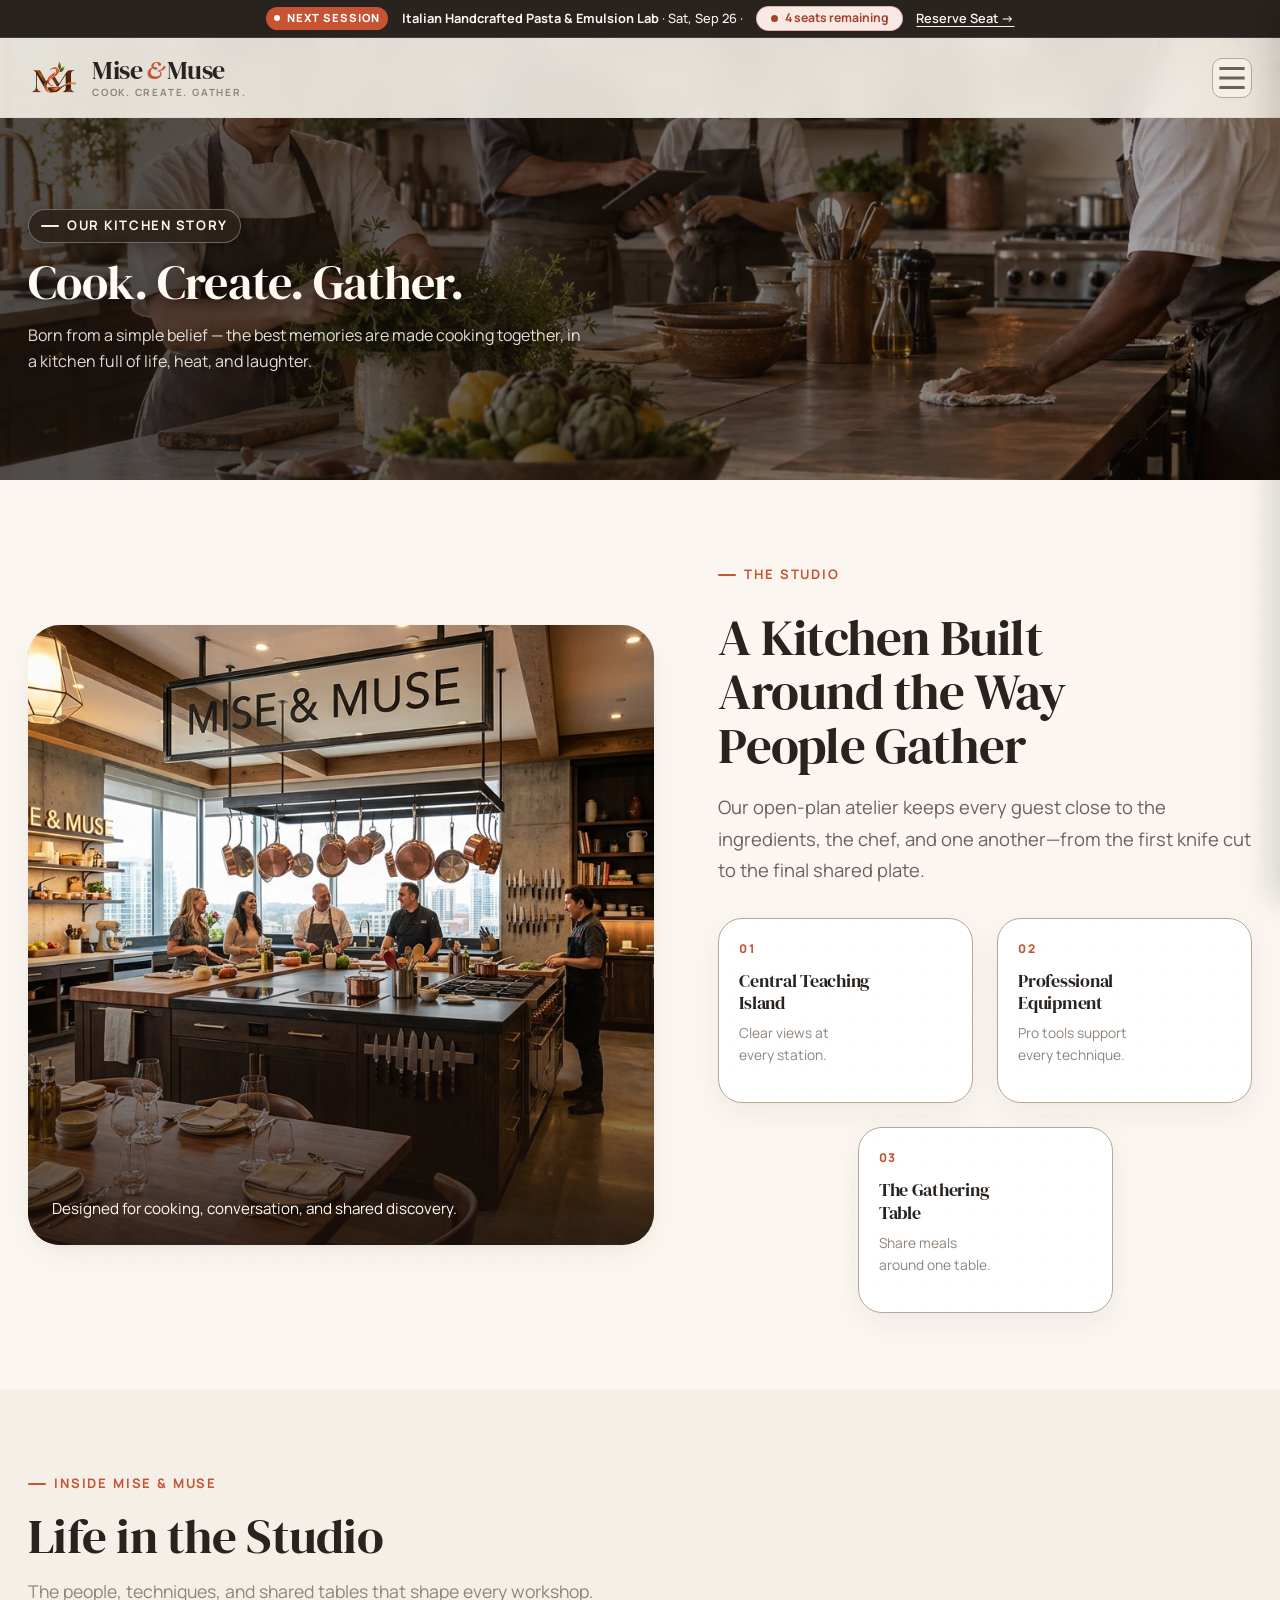
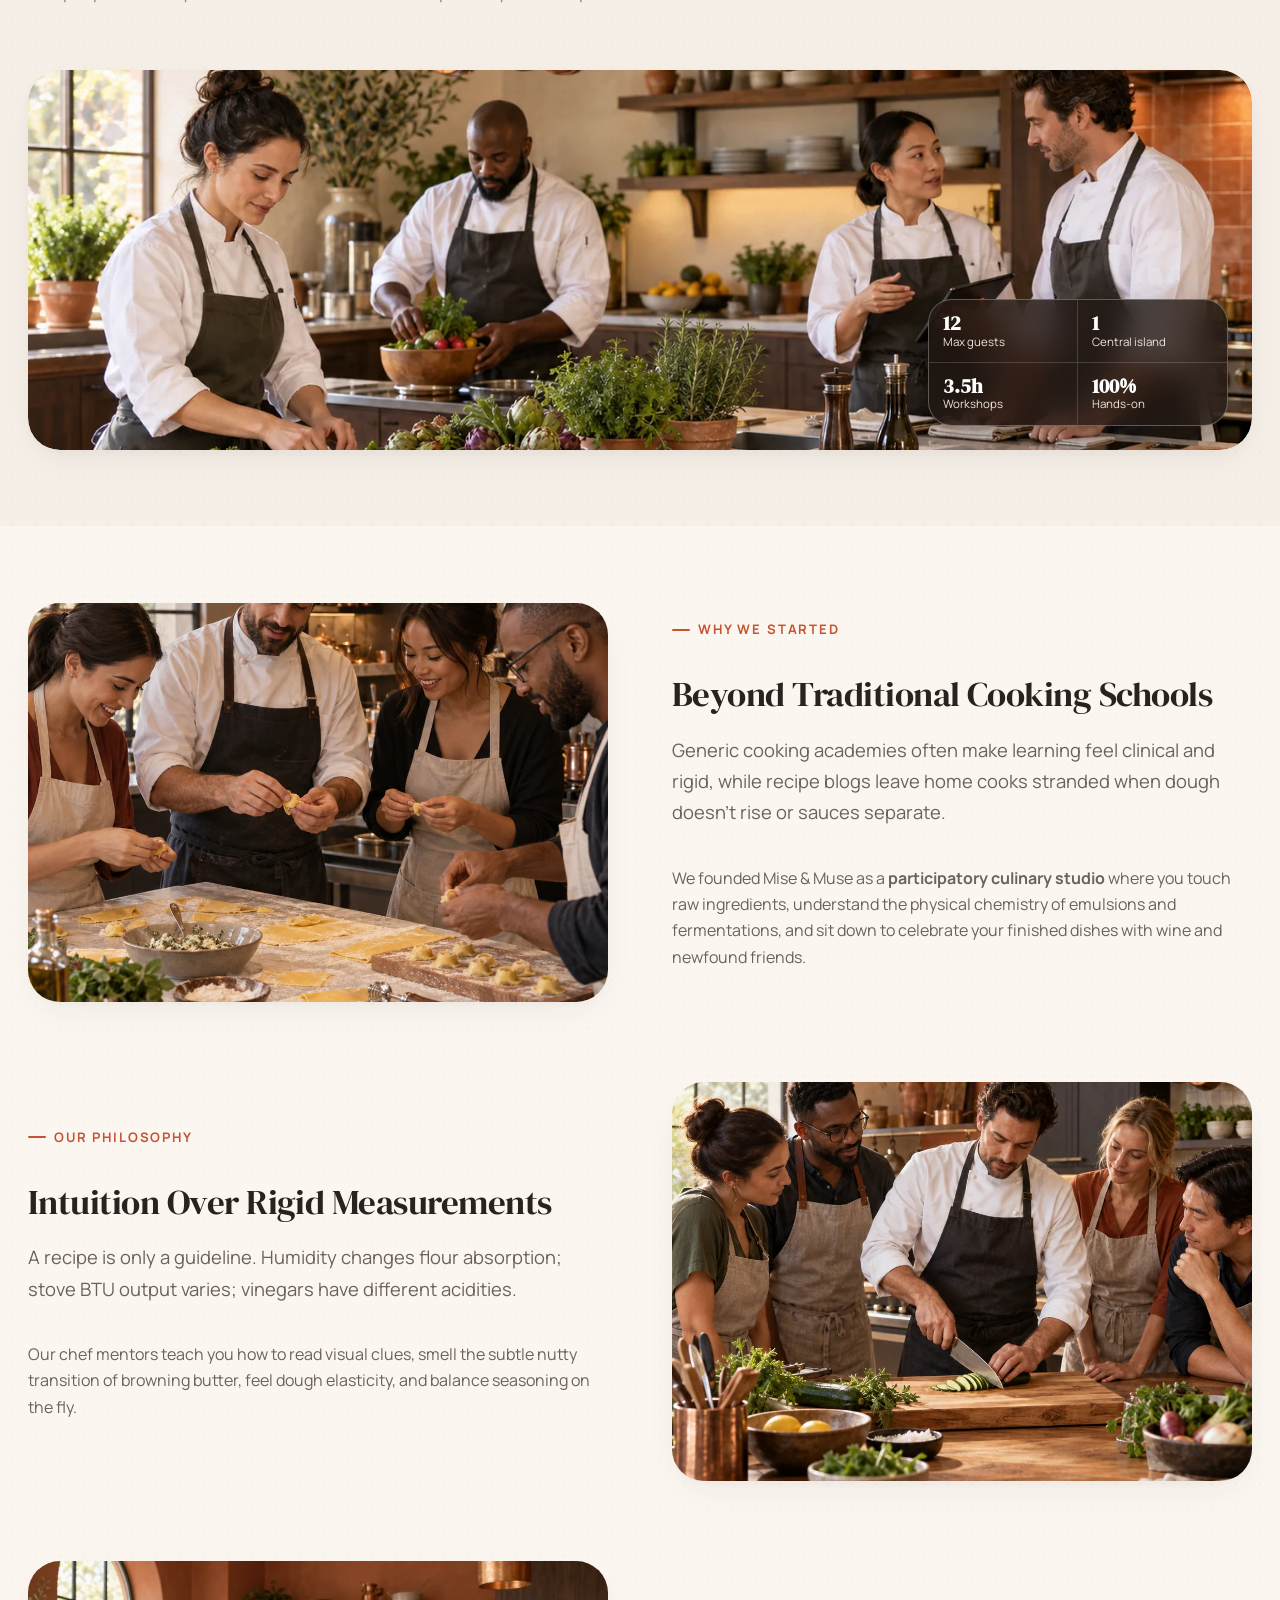
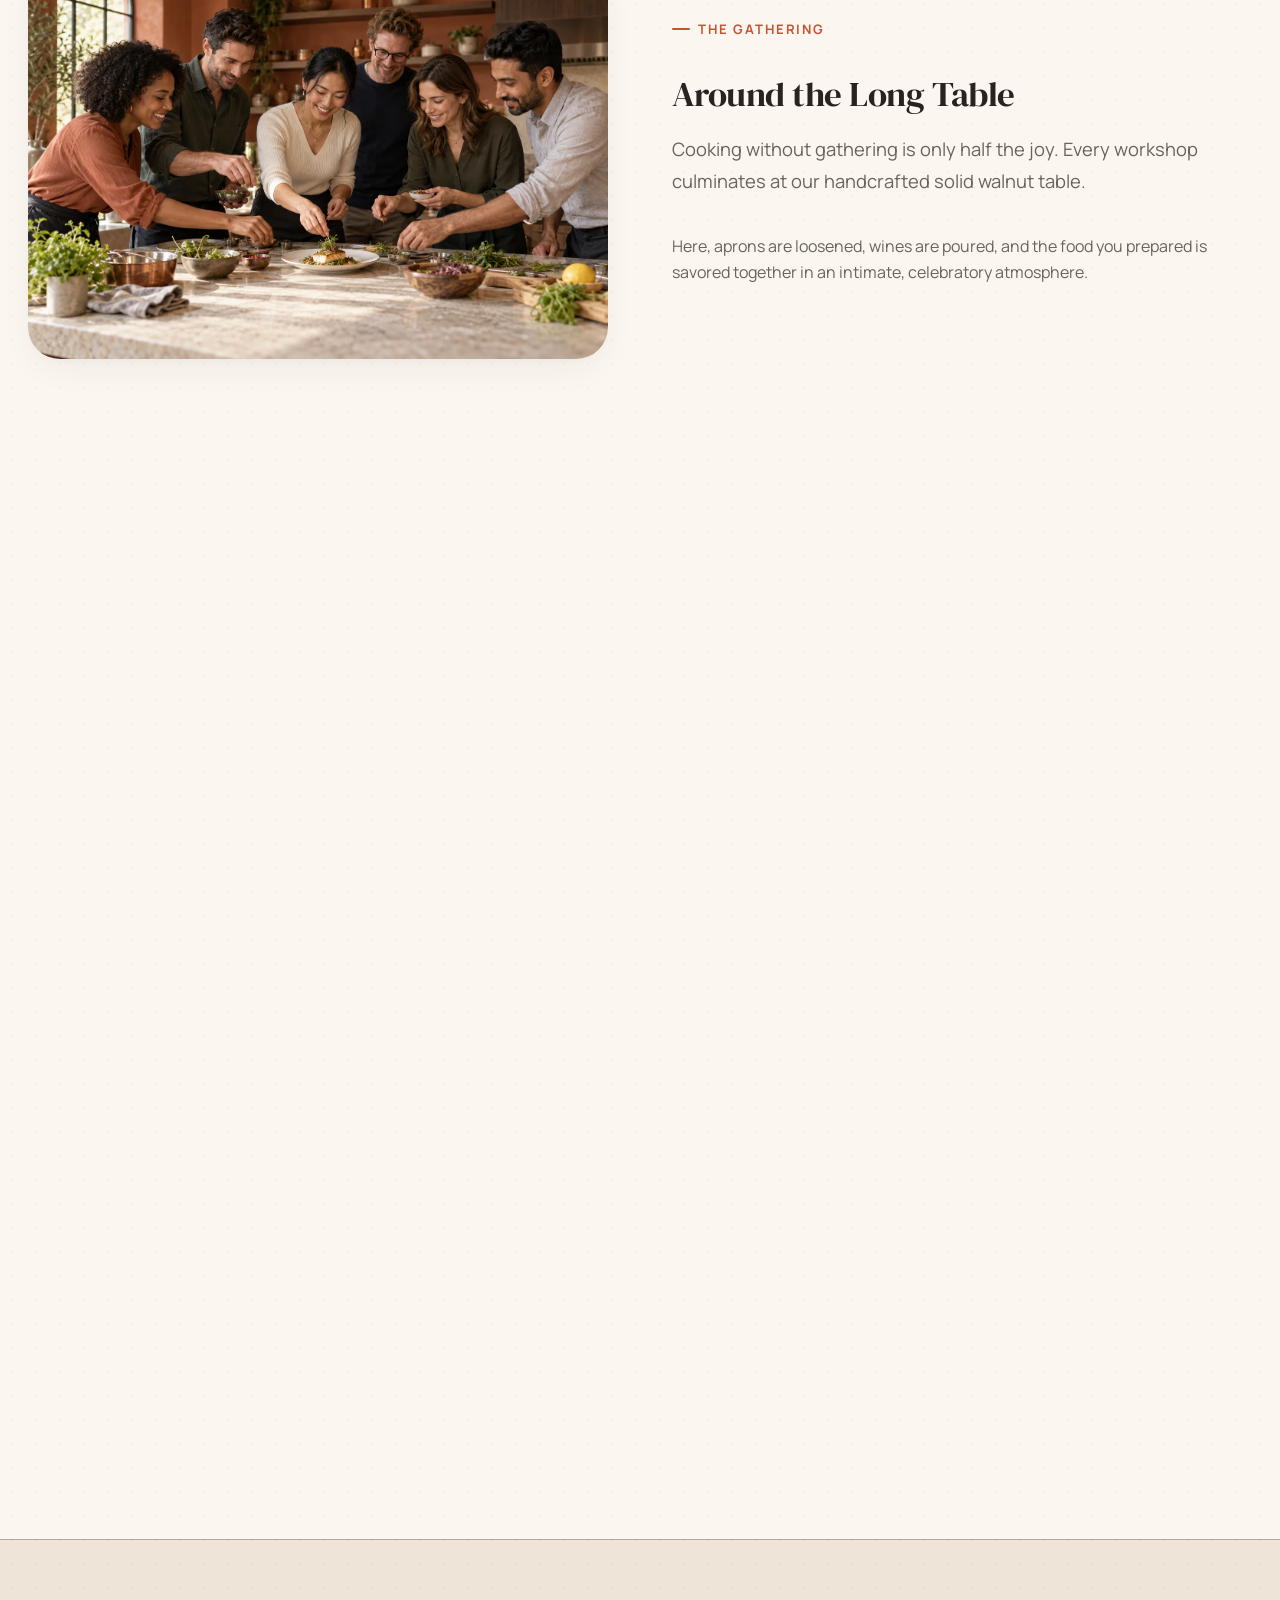
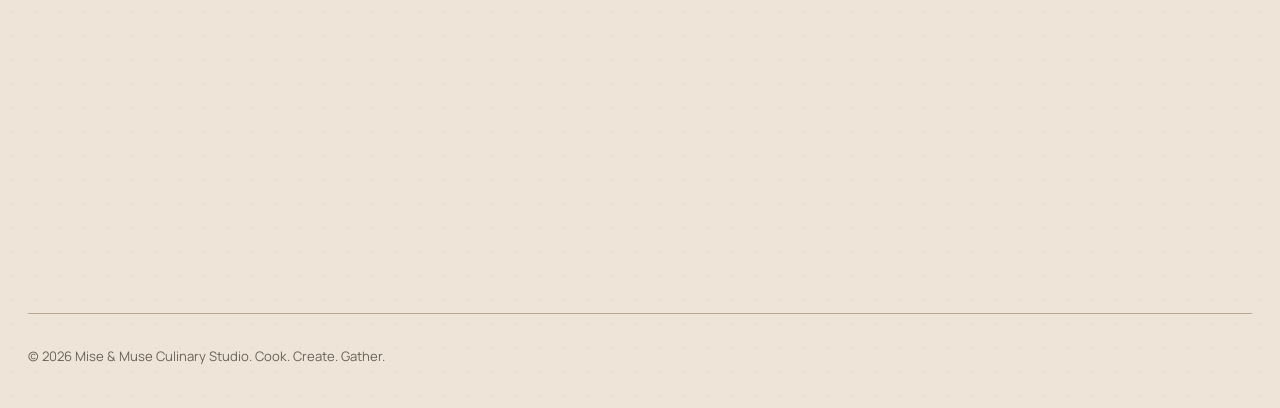
==== about.html @ dfb67cdf "intial changes committed" ====
<!DOCTYPE html>
<html lang="en" dir="ltr" data-theme="light">
<head>
  <meta charset="UTF-8">
  <meta name="viewport" content="width=device-width, initial-scale=1.0">
  <title>About Our Kitchen & Philosophy | Mise & Muse Culinary Studio</title>
  <!-- Favicon / Browser Icon -->
  <link rel="icon" type="image/png" href="assets/logo.png">
  <link rel="apple-touch-icon" href="assets/logo.png">

  <link rel="stylesheet" href="css/main.css">
  <link rel="stylesheet" href="css/header.css">
  <link rel="stylesheet" href="css/buttons.css">
  <link rel="stylesheet" href="css/editorial.css?v=9">
  <link rel="stylesheet" href="css/footer.css">
  <link rel="stylesheet" href="css/dark-theme.css">
  <link rel="stylesheet" href="css/rtl.css">
  <link rel="stylesheet" href="css/responsive.css">
</head>
<body class="texture-grain">

  <!-- Live Top Strip -->
  <div class="live-cooking-strip" id="liveCookingStrip">
    <div class="live-strip-content">
      <span class="live-indicator"><span class="live-pulse"></span> Next Session</span>
      <span>Italian Pasta Lab · Saturday · 4 seats remaining</span>
      <a href="classes.html" class="live-strip-link">Reserve Seat →</a>
    </div>
  </div>

  <!-- Sticky Header -->
  <header class="site-header">
    <div class="container header-container">
      <a href="index.html" class="brand-logo" aria-label="Mise & Muse — Cook. Create. Gather. — Home">
        <img src="assets/logo.png" alt="Mise & Muse" class="brand-logo-img">
        <span class="brand-text">
          <span class="brand-name">Mise <span class="brand-amp">&amp;</span> Muse</span>
          <span class="brand-tagline">Cook. Create. Gather.</span>
        </span>
      </a>

      <nav class="main-nav">
        <a href="index.html" class="nav-link">Home 1</a>
        <a href="home-journey.html" class="nav-link">Home 2</a>
        <a href="about.html" class="nav-link active">About</a>
        <a href="classes.html" class="nav-link">Classes</a>
        <a href="schedule.html" class="nav-link">Schedule</a>
        <a href="gift-experiences.html" class="nav-link">Gift Experiences</a>
        <a href="corporate-events.html" class="nav-link">Corporate</a>
        <a href="contact.html" class="nav-link">Contact</a>
      </nav>

      <div class="header-actions">
        <a href="dashboard.html" class="btn btn-primary btn-sm">Dashboard</a>
        <a href="login.html" class="btn btn-outline btn-xs" style="display:none; @media(min-width:768px){display:inline-flex;}">Student Login</a>
        
        <button class="control-btn theme-toggle-btn" aria-label="Toggle Theme"><svg viewBox="0 0 24 24" fill="none" stroke="currentColor" stroke-width="2"><path d="M21 12.79A9 9 0 1 1 11.21 3 7 7 0 0 0 21 12.79z"></path></svg></button>
        <button class="control-btn rtl-toggle-btn" aria-label="Toggle RTL"><svg viewBox="0 0 24 24" fill="none" stroke="currentColor" stroke-width="2"><polyline points="16 3 21 3 21 8"></polyline><line x1="4" y1="20" x2="21" y2="3"></line><polyline points="21 16 21 21 16 21"></polyline><line x1="15" y1="15" x2="21" y2="21"></line><line x1="4" y1="4" x2="9" y2="9"></line></svg></button>
        <button class="mobile-toggle"><span></span><span></span><span></span></button>
      </div>
    </div>
  </header>

  <!-- Mobile Drawer -->
  <div class="drawer-backdrop"></div>
  <div class="mobile-drawer">
    <div>
      <div class="drawer-header">
        <a href="index.html" class="brand-logo" aria-label="Mise & Muse — Cook. Create. Gather. — Home">
          <img src="assets/logo.png" alt="Mise & Muse" class="brand-logo-img">
          <span class="brand-text">
            <span class="brand-name">Mise <span class="brand-amp">&amp;</span> Muse</span>
            <span class="brand-tagline">Cook. Create. Gather.</span>
          </span>
        </a>
      </div>
      <nav class="drawer-nav">
        <a href="index.html" class="nav-link">Home 1</a>
        <a href="home-journey.html" class="nav-link">Home 2</a>
        <a href="about.html" class="nav-link active">About Our Kitchen</a>
        <a href="classes.html" class="nav-link">Classes</a>
        <a href="schedule.html" class="nav-link">Schedule</a>
        <a href="gift-experiences.html" class="nav-link">Gift Experiences</a>
        <a href="corporate-events.html" class="nav-link">Corporate Events</a>
        <a href="contact.html" class="nav-link">Contact</a>
        <a href="dashboard.html" class="nav-link" style="color:var(--primary); font-weight:700;">My Kitchen Portal</a>
      </nav>
    </div>
  </div>

  <main>
    <!-- ABOUT HERO -->
    <section class="section-hero section bg-surface banner-hero banner-hero-page" style="--banner-image: url('../assets/banners/about-hero.webp');">
      <div class="container">
        <div class="banner-hero-copy">
          <span class="section-eyebrow">Our Kitchen Story</span>
          <h1>Cook. Create. Gather.</h1>
          <p class="lead">
            Born from a simple belief — the best memories are made cooking together, in a kitchen full of life, heat, and laughter.
          </p>
        </div>
      </div>
    </section>

    <!-- 01: THE STUDIO ARCHITECTURE -->
    <section class="section section-studio-architecture" aria-labelledby="studioArchitectureTitle">
      <div class="container">
        <div class="studio-architecture-grid">
          <figure class="studio-architecture-media">
            <img src="assets/studio-architecture.jpg" alt="Mise and Muse culinary studio architecture with teaching island and gathering spaces" loading="lazy">
            <figcaption>Designed for cooking, conversation, and shared discovery.</figcaption>
          </figure>

          <div class="studio-architecture-copy">
            <span class="section-eyebrow">The Studio</span>
            <h2 id="studioArchitectureTitle">A Kitchen Built Around the Way People Gather</h2>
            <p class="lead">Our open-plan atelier keeps every guest close to the ingredients, the chef, and one another—from the first knife cut to the final shared plate.</p>

            <div class="studio-detail-grid">
              <article class="studio-detail-card">
                <span class="studio-detail-number">01</span>
                <h3><span>Central Teaching</span><span>Island</span></h3>
                <p><span>Clear views at</span><span>every station.</span></p>
              </article>
              <article class="studio-detail-card">
                <span class="studio-detail-number">02</span>
                <h3><span>Professional</span><span>Equipment</span></h3>
                <p><span>Pro tools support</span><span>every technique.</span></p>
              </article>
              <article class="studio-detail-card">
                <span class="studio-detail-number">03</span>
                <h3><span>The Gathering</span><span>Table</span></h3>
                <p><span>Share meals</span><span>around one table.</span></p>
              </article>
            </div>
          </div>
        </div>
      </div>
    </section>

    <!-- 02: INSIDE MISE & MUSE (SECOND GRID) -->
    <section class="section about-studio-gallery" aria-labelledby="studioGalleryTitle">
      <div class="container">
        <div class="section-header">
          <span class="section-eyebrow">Inside Mise &amp; Muse</span>
          <h2 id="studioGalleryTitle">Life in the Studio</h2>
          <p class="section-subtitle">The people, techniques, and shared tables that shape every workshop.</p>
        </div>
        <div class="about-reclaimed-gallery">
          <figure class="about-gallery-item about-gallery-feature">
            <img src="assets/banners/about-hero-grid.webp" alt="The chef team preparing the teaching kitchen">
            <figcaption class="studio-image-float" aria-label="Studio experience highlights">
              <span><strong>12</strong><small>Max guests</small></span>
              <span><strong>1</strong><small>Central island</small></span>
              <span><strong>3.5h</strong><small>Workshops</small></span>
              <span><strong>100%</strong><small>Hands-on</small></span>
            </figcaption>
          </figure>
        </div>
      </div>
    </section>

    <!-- 10 DOCUMENTARY SECTIONS -->
    <section class="section">
      <div class="container">
        <!-- 01 & 02: WHY WE STARTED -->
        <div class="signature-experience-item">
          <div class="sig-media">
            <img src="assets/banners/home-hero-grid.webp" alt="Students shaping handmade pasta around the central island" class="sig-img" loading="lazy">
          </div>
          <div class="sig-content">
            <span class="section-eyebrow">Why We Started</span>
            <h2 style="font-size:2.2rem;">Beyond Traditional Cooking Schools</h2>
            <p class="lead">
              Generic cooking academies often make learning feel clinical and rigid, while recipe blogs leave home cooks stranded when dough doesn't rise or sauces separate.
            </p>
            <p>
              We founded Mise & Muse as a <strong>participatory culinary studio</strong> where you touch raw ingredients, understand the physical chemistry of emulsions and fermentations, and sit down to celebrate your finished dishes with wine and newfound friends.
            </p>
          </div>
        </div>

        <!-- 03 & 04: TEACHING PHILOSOPHY -->
        <div class="signature-experience-item">
          <div class="sig-media">
            <img src="assets/banners/journey-hero-grid.webp" alt="A chef demonstrating precise knife skills" class="sig-img" loading="lazy">
          </div>
          <div class="sig-content">
            <span class="section-eyebrow">Our Philosophy</span>
            <h2 style="font-size:2.2rem;">Intuition Over Rigid Measurements</h2>
            <p class="lead">
              A recipe is only a guideline. Humidity changes flour absorption; stove BTU output varies; vinegars have different acidities.
            </p>
            <p>
              Our chef mentors teach you how to read visual clues, smell the subtle nutty transition of browning butter, feel dough elasticity, and balance seasoning on the fly.
            </p>
          </div>
        </div>

        <!-- 05 & 06: INGREDIENTS & THE SHARED TABLE -->
        <div class="signature-experience-item">
          <div class="sig-media">
            <img src="assets/banners/corporate-hero-grid.webp" alt="Colleagues cooking together during a team workshop" class="sig-img" loading="lazy">
          </div>
          <div class="sig-content">
            <span class="section-eyebrow">The Gathering</span>
            <h2 style="font-size:2.2rem;">Around the Long Table</h2>
            <p class="lead">
              Cooking without gathering is only half the joy. Every workshop culminates at our handcrafted solid walnut table.
            </p>
            <p>
              Here, aprons are loosened, wines are poured, and the food you prepared is savored together in an intimate, celebratory atmosphere.
            </p>
          </div>
        </div>

        <!-- 07 & 08: STUDIO HOSPITALITY -->
        <div class="signature-experience-item">
          <div class="sig-media">
            <img src="assets/banners/contact-hero-grid.webp" alt="Guests receiving a warm welcome at the studio" class="sig-img" loading="lazy">
          </div>
          <div class="sig-content">
            <span class="section-eyebrow">A Warm Welcome</span>
            <h2 style="font-size:2.2rem;">Arrive as a Guest. Leave as Part of the Table.</h2>
            <p class="lead">Every experience begins with a personal welcome, a prepared workstation, and space to settle into the rhythm of the kitchen.</p>
            <p>Our hosts guide every detail—from dietary preferences to introductions—so first-time cooks and seasoned guests feel equally at home.</p>
          </div>
        </div>
      </div>
    </section>

    <!-- FINAL CTA -->
    <section class="container">
      <div class="cta-banner-full" role="img" aria-label="Chefs and guests gathering in the culinary studio at night" style="background-image: url('assets/banners/about-cta.webp'); --banner-image: url('assets/banners/about-cta.webp');">
        <div class="cta-overlay"></div>
        <div class="cta-content">
          <span class="section-eyebrow" style="color:var(--primary-light);">Join Our Community</span>
          <h2>Experience the Kitchen Firsthand.</h2>
          <p>Book your first culinary atelier and become part of the Mise & Muse family.</p>
          <a href="classes.html" class="btn btn-primary btn-lg">Browse Upcoming Workshops →</a>
        </div>
      </div>
    </section>
  </main>

  <footer class="site-footer">
    <div class="container">
      <div class="footer-grid">
        <div class="footer-brand-col">
          <a href="index.html" class="footer-brand-name brand-logo" aria-label="Mise & Muse — Cook. Create. Gather. — Home">
            <img src="assets/logo.png" alt="Mise & Muse" class="brand-logo-img">
            <span class="brand-text">
              <span class="brand-name">Mise <span class="brand-amp">&amp;</span> Muse</span>
              <span class="brand-tagline">Cook. Create. Gather.</span>
            </span>
          </a>
          <p class="footer-desc">Contemporary culinary studio dedicated to technique-driven workshops and communal dining.</p>
        </div>
        <div>
          <h4 class="footer-nav-title">Navigation</h4>
          <ul class="footer-nav-list">
            <li><a href="index.html">Home 1</a></li>
            <li><a href="classes.html">All Classes</a></li>
            <li><a href="schedule.html">Live Calendar</a></li>
          </ul>
        </div>
        <div>
          <h4 class="footer-nav-title">Studio</h4>
          <ul class="footer-nav-list">
            <li><a href="about.html">About Us</a></li>
            <li><a href="corporate-events.html">Corporate Events</a></li>
            <li><a href="gift-experiences.html">Gift Experiences</a></li>
          </ul>
        </div>
        <div>
          <h4 class="footer-nav-title">Portal</h4>
          <ul class="footer-nav-list">
            <li><a href="login.html">Login</a></li>
          </ul>
        </div>
      </div>
      <div class="footer-bottom">
        <div>&copy; 2026 Mise & Muse Culinary Studio. Cook. Create. Gather.</div>
      </div>
    </div>
  </footer>

  <script src="js/state.js"></script>
  <script src="js/navigation.js"></script>
  <script src="js/main.js"></script>
</body>
</html>
---- css/main.css ----
/* ==========================================================================
   MISE & MUSE - CORE DESIGN SYSTEM & FOUNDATIONS (2026 Editorial)
   ========================================================================== */

@import url('https://fonts.googleapis.com/css2?family=DM+Serif+Display:ital@0;1&family=Manrope:wght@300;400;500;600;700;800&display=swap');

:root {
  /* Brand Color Tokens */
  --primary: #C65332;
  --primary-hover: #A84025;
  --primary-light: #F7EAE6;
  --primary-glow: rgba(198, 83, 50, 0.18);
  
  --espresso: #29231F;
  --warm-cream: #FBF7F0;
  --oat: #EEE5D8;
  --soft-surface: #F5EFE7;
  --body-text: #6B625B;
  --body-muted: #8E847C;
  --border: #B8A793;
  --border-subtle: #D5C9BA;
  --border-strong: #968470;
  --white: #FFFFFF;

  /* Semantic UI Tokens */
  --bg-main: var(--warm-cream);
  --bg-surface: var(--soft-surface);
  --bg-card: #FFFFFF;
  --bg-subtle: var(--oat);
  --text-main: var(--espresso);
  --text-body: var(--body-text);
  --border-color: var(--border);
  --card-shadow: 0 12px 36px -8px rgba(41, 35, 31, 0.07), 0 4px 12px -2px rgba(41, 35, 31, 0.03);
  --card-hover-shadow: 0 24px 48px -12px rgba(41, 35, 31, 0.12), 0 8px 16px -4px rgba(198, 83, 50, 0.08);

  /* Unified brand status tokens: every badge stays within the theme palette. */
  --status-avail-bg: var(--primary-light);
  --status-avail-text: var(--primary-hover);
  --status-few-bg: var(--primary-light);
  --status-few-text: var(--primary-hover);
  --status-full-bg: var(--primary-light);
  --status-full-text: var(--primary-hover);

  /* Typography Tokens */
  --font-serif: 'DM Serif Display', Georgia, serif;
  --font-sans: 'Manrope', -apple-system, BlinkMacSystemFont, 'Segoe UI', Roboto, sans-serif;

  /* Radius */
  --radius-xs: 6px;
  --radius-sm: 10px;
  --radius-md: 16px;
  --radius-lg: 24px;
  --radius-xl: 32px;
  --radius-pill: 9999px;

  /* Transitions */
  --transition-fast: 0.2s cubic-bezier(0.16, 1, 0.3, 1);
  --transition-normal: 0.35s cubic-bezier(0.16, 1, 0.3, 1);
  --transition-slow: 0.6s cubic-bezier(0.16, 1, 0.3, 1);

  /* Header & Navigation Heights */
  --header-height: 80px;
  --live-strip-height: 38px;
}

/* ==========================================================================
   RESET & BASE STYLES
   ========================================================================== */
*, *::before, *::after {
  box-sizing: border-box;
  margin: 0;
  padding: 0;
}

html {
  font-size: 16px;
  scroll-behavior: smooth;
  -webkit-font-smoothing: antialiased;
  -moz-osx-font-smoothing: grayscale;
}

body {
  font-family: var(--font-sans);
  background-color: var(--bg-main);
  color: var(--text-body);
  line-height: 1.65;
  font-weight: 400;
  overflow-x: hidden;
  transition: background-color var(--transition-normal), color var(--transition-normal);
}

h1, h2, h3, h4, h5, h6 {
  font-family: var(--font-serif);
  color: var(--text-main);
  line-height: 1.15;
  font-weight: 400;
  letter-spacing: -0.015em;
}

h1 {
  font-size: clamp(2.5rem, 5.5vw, 4.5rem);
}

h2 {
  font-size: clamp(2rem, 3.8vw, 3.2rem);
}

h3 {
  font-size: clamp(1.4rem, 2.4vw, 2rem);
}

h4 {
  font-size: 1.35rem;
}

p {
  margin-bottom: 1rem;
}

p.lead {
  font-size: 1.15rem;
  line-height: 1.7;
  color: var(--text-body);
}

a {
  color: inherit;
  text-decoration: none;
  transition: color var(--transition-fast);
}

img {
  max-width: 100%;
  height: auto;
  display: block;
}

ul, ol {
  list-style: none;
}

button, input, select, textarea {
  font-family: inherit;
  font-size: inherit;
  color: inherit;
}

button {
  cursor: pointer;
  border: none;
  background: none;
}

.ui-icon { width: 1.05em; height: 1.05em; flex: 0 0 auto; display: inline-block; vertical-align: -0.16em; color: currentColor; }
.status-key { display: inline-flex; align-items: center; gap: 0.4rem; }
.status-key::before { content: ''; width: 0.62rem; height: 0.62rem; border-radius: 50%; background: currentColor; }
.status-key.available { color: var(--status-avail-text); }
.status-key.few { color: var(--status-few-text); }
.status-key.full { color: var(--status-full-text); }

/* ==========================================================================
   CONTAINER & LAYOUT SYSTEM
   ========================================================================== */
.container {
  width: 100%;
  max-width: 1360px;
  margin-left: auto;
  margin-right: auto;
  padding-left: clamp(1rem, 3vw, 2.5rem);
  padding-right: clamp(1rem, 3vw, 2.5rem);
}

.container-wide {
  max-width: 1540px;
  margin-left: auto;
  margin-right: auto;
  padding-left: clamp(1rem, 3vw, 2.5rem);
  padding-right: clamp(1rem, 3vw, 2.5rem);
}

.container-narrow {
  max-width: 980px;
  margin-left: auto;
  margin-right: auto;
  padding-left: 1.5rem;
  padding-right: 1.5rem;
}

.section {
  padding-top: clamp(4rem, 8vw, 7.5rem);
  padding-bottom: clamp(4rem, 8vw, 7.5rem);
  position: relative;
}

.section-sm {
  padding-top: clamp(2.5rem, 5vw, 4rem);
  padding-bottom: clamp(2.5rem, 5vw, 4rem);
}

.section-hero {
  padding-top: calc(var(--header-height) + var(--live-strip-height) + 2.5rem);
  padding-bottom: clamp(4rem, 7vw, 6.5rem);
}

.bg-surface {
  background-color: var(--bg-surface);
}

.bg-oat {
  background-color: var(--oat);
}

.bg-espresso {
  background-color: var(--espresso);
  color: var(--warm-cream);
}
.bg-espresso h1, .bg-espresso h2, .bg-espresso h3, .bg-espresso h4 {
  color: #FFF9F1;
}
.bg-espresso .section-eyebrow {
  color: var(--primary);
}

/* ==========================================================================
   EDITORIAL SECTION HEADERS & LABELS
   ========================================================================== */
.section-header {
  margin-bottom: clamp(2.5rem, 5vw, 4rem);
}

.section-header.text-center {
  text-align: center;
  max-width: 720px;
  margin-left: auto;
  margin-right: auto;
}

.section-eyebrow {
  display: inline-flex;
  align-items: center;
  gap: 0.5rem;
  font-family: var(--font-sans);
  font-size: 0.82rem;
  font-weight: 700;
  text-transform: uppercase;
  letter-spacing: 0.14em;
  color: var(--primary);
  margin-bottom: 0.85rem;
}

.section-eyebrow::before {
  content: '';
  display: inline-block;
  width: 18px;
  height: 2px;
  background-color: var(--primary);
  border-radius: 2px;
}

/* Shared professional line icons used in place of platform-dependent emoji. */
.ui-icon {
  width: 1.15em;
  height: 1.15em;
  display: inline-block;
  flex: 0 0 auto;
  vertical-align: -0.18em;
  fill: none;
  stroke: currentColor;
  stroke-width: 1.8;
  stroke-linecap: round;
  stroke-linejoin: round;
}

.take-home-icon .ui-icon,
.passport-card-icon .ui-icon {
  width: 1.5rem;
  height: 1.5rem;
}

.passport-card-icon {
  width: 2.75rem;
  height: 2.75rem;
  margin-bottom: 0.5rem;
  display: inline-flex;
  align-items: center;
  justify-content: center;
  color: var(--primary);
  background: var(--primary-light);
  border: 1px solid color-mix(in srgb, var(--primary) 28%, transparent);
  border-radius: 50%;
}

.passport-card-icon.is-muted {
  color: var(--body-muted);
  background: var(--bg-surface);
  border-color: var(--border-color);
}

.section-subtitle {
  font-size: 1.1rem;
  color: var(--body-muted);
  max-width: 620px;
  margin-top: 0.75rem;
}

/* ==========================================================================
   BADGES, PILLS & STATUSES
   ========================================================================== */
.badge {
  display: inline-flex;
  align-items: center;
  gap: 0.4rem;
  padding: 0.35rem 0.85rem;
  font-size: 0.78rem;
  font-weight: 700;
  letter-spacing: 0.04em;
  border-radius: var(--radius-pill);
  text-transform: uppercase;
  width: fit-content;
  white-space: nowrap;
}

.badge-primary,
.badge-espresso,
.badge-outline {
  background-color: var(--primary-light);
  color: var(--primary-hover);
  border: 1px solid color-mix(in srgb, var(--primary) 38%, transparent);
}

/* Seat Availability Indicator */
.seat-pill {
  display: inline-flex;
  align-items: center;
  gap: 0.45rem;
  padding: 0.35rem 0.85rem;
  font-size: 0.76rem;
  font-weight: 700;
  border-radius: var(--radius-pill);
  width: fit-content;
  line-height: 1;
}

.seat-pill.status-available {
  background-color: var(--status-avail-bg);
  color: var(--status-avail-text);
  border: 1px solid color-mix(in srgb, var(--primary) 38%, transparent);
}

.seat-pill.status-few {
  background-color: var(--status-few-bg);
  color: var(--status-few-text);
  border: 1px solid color-mix(in srgb, var(--primary) 38%, transparent);
}

.seat-pill.status-full {
  background-color: var(--status-full-bg);
  color: var(--status-full-text);
  border: 1px solid color-mix(in srgb, var(--primary) 38%, transparent);
}

.seat-pill::before {
  content: '';
  width: 7px;
  height: 7px;
  border-radius: 50%;
  background-color: currentColor;
  flex-shrink: 0;
}

/* Difficulty Meter */
.difficulty-pill {
  display: inline-flex;
  align-items: center;
  gap: 0.5rem;
  font-size: 0.75rem;
  font-weight: 700;
  letter-spacing: 0.08em;
  text-transform: uppercase;
  color: var(--text-main);
  padding: 0.3rem 0.75rem;
  background-color: var(--bg-surface);
  border: 1px solid var(--border-color);
  border-radius: var(--radius-pill);
}

.difficulty-bars {
  display: inline-flex;
  gap: 3px;
  align-items: center;
}

.difficulty-bar {
  width: 4px;
  height: 10px;
  border-radius: 2px;
  background-color: var(--border-color);
}

.difficulty-pill[data-level="STARTER"] .difficulty-bar:nth-child(1) { background-color: var(--primary); }
.difficulty-pill[data-level="CONFIDENT"] .difficulty-bar:nth-child(1),
.difficulty-pill[data-level="CONFIDENT"] .difficulty-bar:nth-child(2) { background-color: var(--primary); }
.difficulty-pill[data-level="SKILLED"] .difficulty-bar { background-color: var(--primary); }

/* Grain & Texture */
.texture-grain {
  position: relative;
}
.texture-grain::after {
  content: '';
  position: absolute;
  inset: 0;
  background-image: radial-gradient(rgba(0,0,0,0.04) 1px, transparent 0);
  background-size: 24px 24px;
  pointer-events: none;
  opacity: 0.6;
}

/* Accessibility & Utility */
.visually-hidden {
  position: absolute;
  width: 1px;
  height: 1px;
  padding: 0;
  margin: -1px;
  overflow: hidden;
  clip: rect(0,0,0,0);
  border: 0;
}

/* Toasts */
#toast-container {
  position: fixed;
  bottom: 2rem;
  right: 2rem;
  z-index: 9999;
  display: flex;
  flex-direction: column;
  gap: 0.75rem;
  pointer-events: none;
}

.toast {
  background-color: var(--espresso);
  color: var(--warm-cream);
  padding: 1rem 1.4rem;
  border-radius: var(--radius-md);
  box-shadow: 0 16px 32px rgba(0,0,0,0.25);
  display: flex;
  align-items: center;
  gap: 0.85rem;
  font-size: 0.92rem;
  font-weight: 500;
  border-left: 4px solid var(--primary);
  animation: slideInToast 0.35s cubic-bezier(0.16, 1, 0.3, 1) forwards;
  pointer-events: auto;
  max-width: 380px;
}

@keyframes slideInToast {
  from { opacity: 0; transform: translateY(16px) scale(0.96); }
  to { opacity: 1; transform: translateY(0) scale(1); }
}

/* Shared, progressive-enhancement entrance motion */
.motion-enabled .motion-header {
  opacity: 0;
  transform: translateY(-18px);
  transition: opacity 520ms ease var(--motion-delay, 0ms), transform 520ms cubic-bezier(0.22, 1, 0.36, 1) var(--motion-delay, 0ms);
}

.motion-enabled .motion-reveal {
  opacity: 0;
  transform: translateY(26px);
  transition: opacity 620ms ease var(--motion-delay, 0ms), transform 620ms cubic-bezier(0.22, 1, 0.36, 1) var(--motion-delay, 0ms);
  will-change: opacity, transform;
}

.motion-enabled .motion-banner {
  transform: translateY(22px) scale(0.985);
}

.motion-enabled .motion-left {
  transform: translateX(-28px);
}

.motion-enabled .motion-right {
  transform: translateX(28px);
}

.motion-enabled .motion-card {
  transform: translateY(22px) scale(0.975);
}

.motion-enabled .motion-header.motion-visible,
.motion-enabled .motion-reveal.motion-visible {
  opacity: 1;
  transform: translate3d(0, 0, 0) scale(1);
}

.motion-enabled .motion-reveal.motion-visible {
  will-change: auto;
}

/* Gentle image movement keeps hero and CTA banners visually alive without
   distracting from their copy or controls. */
.banner-hero,
.visual-page-banner,
.class-hero,
.hero-main-img-card,
.cta-banner-full {
  animation: banner-image-drift 16s ease-in-out infinite alternate;
  will-change: background-position;
}

.banner-hero:hover,
.visual-page-banner:hover,
.class-hero:hover,
.hero-main-img-card:hover,
.cta-banner-full:hover {
  animation-duration: 9s;
}

.auth-bg-img {
  animation: auth-banner-drift 16s ease-in-out infinite alternate;
  transform-origin: center;
  will-change: transform;
}

.auth-media-pane:hover .auth-bg-img {
  animation-duration: 9s;
}

@keyframes banner-image-drift {
  from { background-position: 48% 50%; }
  to { background-position: 53% 47%; }
}

@keyframes auth-banner-drift {
  from { transform: scale(1.02) translate3d(-0.5%, 0, 0); }
  to { transform: scale(1.075) translate3d(1.25%, -0.75%, 0); }
}

@media (prefers-reduced-motion: reduce) {
  *, *::before, *::after {
    animation-duration: 0.01ms !important;
    animation-iteration-count: 1 !important;
    transition-duration: 0.01ms !important;
    scroll-behavior: auto !important;
  }
}
---- css/header.css ----
/* ==========================================================================
   MISE & MUSE - HEADER & NAVIGATION STYLES
   ========================================================================== */

/* What's Cooking Next Live Strip */
.live-cooking-strip {
  position: fixed;
  top: 0;
  left: 0;
  right: 0;
  height: var(--live-strip-height);
  background-color: var(--espresso);
  color: var(--warm-cream);
  z-index: 1020;
  display: flex;
  align-items: center;
  justify-content: center;
  font-size: 0.8rem;
  font-weight: 500;
  border-bottom: 1px solid rgba(222, 213, 201, 0.15);
  transition: transform var(--transition-normal);
}

.live-strip-content {
  display: flex;
  align-items: center;
  gap: 0.85rem;
}

.live-indicator {
  display: inline-flex;
  align-items: center;
  gap: 0.4rem;
  background-color: var(--primary);
  color: #FFFFFF;
  padding: 0.15rem 0.55rem;
  border-radius: var(--radius-pill);
  font-size: 0.7rem;
  font-weight: 800;
  letter-spacing: 0.08em;
  text-transform: uppercase;
}

.live-pulse {
  width: 6px;
  height: 6px;
  border-radius: 50%;
  background-color: #FFFFFF;
  animation: livePulse 1.8s infinite ease-in-out;
}

@keyframes livePulse {
  0%, 100% { opacity: 1; transform: scale(1); }
  50% { opacity: 0.4; transform: scale(0.7); }
}

.live-strip-link {
  color: var(--warm-cream);
  text-decoration: underline;
  text-underline-offset: 3px;
  font-weight: 600;
  cursor: pointer;
  transition: color var(--transition-fast);
}

.live-strip-link:hover {
  color: var(--primary-light);
}

/* Slim Sticky Header */
.site-header {
  position: fixed;
  top: var(--live-strip-height);
  left: 0;
  right: 0;
  height: var(--header-height);
  z-index: 1010;
  display: flex;
  align-items: center;
  background-color: rgba(251, 247, 240, 0.88);
  backdrop-filter: blur(14px);
  -webkit-backdrop-filter: blur(14px);
  border-bottom: 1px solid rgba(222, 213, 201, 0.6);
  transition: all var(--transition-normal);
}

.site-header.scrolled {
  background-color: var(--bg-card);
  box-shadow: 0 4px 20px rgba(41, 35, 31, 0.06);
  border-bottom-color: var(--border-color);
}

.header-container {
  display: flex;
  align-items: center;
  justify-content: space-between;
  width: 100%;
}

/* Brand / Logo */
.brand-logo {
  display: inline-flex;
  align-items: center;
  gap: 0.75rem;
  text-decoration: none;
  color: var(--text-main);
  line-height: 1;
  flex-shrink: 0;
  transition: opacity var(--transition-fast), transform var(--transition-fast);
}

.brand-logo:hover {
  opacity: 0.95;
  transform: translateY(-1px);
}

.brand-logo-img {
  height: 44px;
  width: auto;
  max-width: 52px;
  object-fit: contain;
  display: block;
  flex-shrink: 0;
  filter: none;
  opacity: 1;
  transition: transform var(--transition-base);
}

.brand-logo:hover .brand-logo-img {
  transform: scale(1.05);
}

.brand-text {
  display: flex;
  flex-direction: column;
  justify-content: center;
  line-height: 1.1;
  text-align: start;
}

.brand-name {
  font-family: var(--font-serif);
  font-size: 1.6rem;
  font-weight: 500;
  letter-spacing: -0.015em;
  line-height: 1.05;
  color: var(--text-main);
  display: inline-flex;
  align-items: baseline;
  gap: 0.2rem;
  white-space: nowrap;
}

.brand-amp {
  color: var(--primary);
  font-style: italic;
  font-weight: 400;
}

.brand-tagline {
  font-family: var(--font-sans);
  font-size: 0.62rem;
  font-weight: 700;
  letter-spacing: 0.18em;
  text-transform: uppercase;
  color: var(--body-muted);
  margin-top: 0.25rem;
  white-space: nowrap;
}

/* Desktop Navigation (8 Main Public Pages) */
.main-nav {
  display: flex;
  align-items: center;
  gap: 1.65rem;
}

.nav-link {
  font-size: 0.92rem;
  font-weight: 600;
  color: var(--text-main);
  position: relative;
  padding: 0.4rem 0;
  transition: color var(--transition-fast);
}

.nav-link::after {
  content: '';
  position: absolute;
  bottom: 0;
  left: 0;
  width: 0;
  height: 2px;
  background-color: var(--primary);
  transition: width var(--transition-normal);
}

.nav-link:hover,
.nav-link.active {
  color: var(--primary);
}

.nav-link:hover::after,
.nav-link.active::after {
  width: 100%;
}

/* Header Action Controls */
.header-actions {
  display: flex;
  align-items: center;
  gap: 0.75rem;
}

.student-profile-chip {
  display: inline-flex;
  align-items: center;
  gap: 0.5rem;
  padding: 0.3rem 0.75rem 0.3rem 0.3rem;
  background-color: var(--bg-surface);
  border: 1px solid var(--border-color);
  border-radius: var(--radius-pill);
  font-size: 0.85rem;
  font-weight: 700;
  color: var(--text-main);
  text-decoration: none;
  transition: all var(--transition-fast);
}

.student-profile-chip:hover {
  border-color: var(--primary);
  background-color: var(--primary-light);
}

.chip-avatar {
  width: 28px;
  height: 28px;
  border-radius: 50%;
  background-color: var(--primary);
  color: #FFFFFF;
  font-size: 0.72rem;
  display: flex;
  align-items: center;
  justify-content: center;
  font-weight: 800;
}

.chip-name {
  color: var(--text-main);
}

.control-btn {
  width: 40px;
  min-width: 40px;
  height: 40px;
  min-height: 40px;
  padding-block: 0;
  border-radius: 50%;
  display: flex;
  align-items: center;
  justify-content: center;
  background-color: var(--bg-surface);
  border: 1px solid var(--border-color);
  color: var(--text-main);
  transition: all var(--transition-fast);
}

.control-btn:hover {
  background-color: var(--oat);
  color: var(--primary);
}

.control-btn svg {
  width: 18px;
  height: 18px;
}

/* Direction is intentionally a clear text control, not an icon. */
.control-btn.rtl-toggle-btn {
  width: auto;
  min-width: 52px;
  height: 40px;
  min-height: 40px;
  padding-inline: 0.7rem;
  border-radius: var(--radius-pill);
  font-size: 0.72rem;
  font-weight: 800;
  letter-spacing: 0.04em;
  white-space: nowrap;
}

/* Mobile Menu Toggle */
.mobile-toggle {
  display: none;
  flex-direction: column;
  justify-content: center;
  align-items: center;
  width: 40px;
  height: 40px;
  border-radius: var(--radius-sm);
  background-color: var(--bg-surface);
  border: 1px solid var(--border-color);
  gap: 5px;
}

.mobile-toggle span {
  display: block;
  width: 20px;
  height: 2px;
  background-color: var(--text-main);
  transition: transform var(--transition-fast), opacity var(--transition-fast);
}

.mobile-toggle.active span:nth-child(1) {
  transform: translateY(7px) rotate(45deg);
}
.mobile-toggle.active span:nth-child(2) {
  opacity: 0;
}
.mobile-toggle.active span:nth-child(3) {
  transform: translateY(-7px) rotate(-45deg);
}

/* Mobile Off-canvas Drawer */
.mobile-drawer {
  position: fixed;
  top: 0;
  right: 0;
  bottom: 0;
  width: 320px;
  max-width: 85vw;
  background-color: var(--bg-card);
  z-index: 1050;
  box-shadow: -10px 0 30px rgba(0,0,0,0.15);
  padding: 2rem 1.75rem;
  display: flex;
  flex-direction: column;
  justify-content: space-between;
  transform: translateX(100%);
  transition: transform var(--transition-normal);
  overflow-y: auto;
}

.mobile-drawer.open {
  transform: translateX(0);
}

.drawer-backdrop {
  position: fixed;
  inset: 0;
  background-color: rgba(41, 35, 31, 0.5);
  backdrop-filter: blur(4px);
  z-index: 1040;
  opacity: 0;
  pointer-events: none;
  transition: opacity var(--transition-normal);
}

.drawer-backdrop.active {
  opacity: 1;
  pointer-events: auto;
}

.drawer-header {
  display: flex;
  align-items: center;
  justify-content: space-between;
  margin-bottom: 2rem;
  padding-bottom: 1rem;
  border-bottom: 1px solid var(--border-color);
}

.drawer-close-btn {
  flex: 0 0 42px;
  width: 42px;
  height: 42px;
  margin-inline-start: 1rem;
}

.drawer-close-btn svg {
  width: 20px;
  height: 20px;
}

.drawer-nav {
  display: flex;
  flex-direction: column;
  gap: 1.15rem;
}

.drawer-nav .nav-link {
  font-size: 1.1rem;
  font-weight: 600;
}

.drawer-footer {
  margin-top: 2rem;
  padding-top: 1.5rem;
  border-top: 1px solid var(--border-color);
  display: flex;
  flex-direction: column;
  gap: 1rem;
}

.drawer-controls {
  display: flex;
  align-items: center;
  justify-content: flex-end;
  gap: 0.75rem;
}

.drawer-controls .control-btn {
  min-height: 44px;
  height: 44px;
}

.drawer-controls .theme-toggle-btn {
  flex: 0 0 44px;
  width: 44px;
  min-width: 44px;
}

.drawer-controls .rtl-toggle-btn {
  flex: 1 1 auto;
}
---- css/buttons.css ----
/* ==========================================================================
   MISE & MUSE - BUTTON STYLES & CTA COMPONENTS
   ========================================================================== */

.btn {
  display: inline-flex;
  align-items: center;
  justify-content: center;
  gap: 0.6rem;
  font-family: var(--font-sans);
  font-size: 0.92rem;
  font-weight: 700;
  letter-spacing: 0.02em;
  padding: 0.85rem 1.75rem;
  border-radius: var(--radius-pill);
  transition: all var(--transition-fast);
  text-decoration: none;
  cursor: pointer;
  white-space: nowrap;
  border: 1px solid transparent;
  line-height: 1.2;
}

.btn-lg {
  padding: 1.1rem 2.25rem;
  font-size: 1.05rem;
}

.btn-sm {
  padding: 0.5rem 1.15rem;
  font-size: 0.82rem;
}

.btn-xs {
  padding: 0.35rem 0.85rem;
  font-size: 0.75rem;
}

/* Primary Button - Burnt Paprika */
.btn-primary {
  background-color: var(--primary);
  color: #FFFFFF;
  border-color: var(--primary);
  box-shadow: 0 4px 14px var(--primary-glow);
}

.btn-primary:hover {
  background-color: var(--primary-hover);
  border-color: var(--primary-hover);
  transform: translateY(-2px);
  box-shadow: 0 8px 20px rgba(198, 83, 50, 0.28);
  color: #FFFFFF;
}

.btn-primary:active {
  transform: translateY(0);
}

/* Secondary / Dark Espresso */
.btn-espresso {
  background-color: var(--espresso);
  color: var(--warm-cream);
  border-color: var(--espresso);
}

.btn-espresso:hover {
  background-color: #3D352F;
  border-color: #3D352F;
  transform: translateY(-2px);
  color: #FFFFFF;
}

/* Outline Buttons */
.btn-outline {
  background-color: transparent;
  color: var(--text-main);
  border-color: var(--border-color);
}

.btn-outline:hover {
  background-color: var(--bg-surface);
  border-color: var(--text-main);
  color: var(--text-main);
  transform: translateY(-2px);
}

.btn-outline-white {
  background-color: transparent;
  color: #FFFFFF;
  border-color: rgba(255, 255, 255, 0.4);
}

.btn-outline-white:hover {
  background-color: #FFFFFF;
  color: var(--espresso);
  border-color: #FFFFFF;
  transform: translateY(-2px);
}

.btn-outline-primary {
  background-color: transparent;
  color: var(--primary);
  border-color: var(--primary);
}

.btn-outline-primary:hover {
  background-color: var(--primary);
  color: #FFFFFF;
  transform: translateY(-2px);
}

/* Ghost / Text Button */
.btn-ghost {
  background: transparent;
  color: var(--text-main);
  padding: 0.5rem 0.75rem;
}

.btn-ghost:hover {
  color: var(--primary);
}

.btn-icon-only {
  width: 44px;
  height: 44px;
  padding: 0;
  border-radius: 50%;
}

.btn-link-editorial {
  display: inline-flex;
  align-items: center;
  gap: 0.5rem;
  font-family: var(--font-sans);
  font-size: 0.95rem;
  font-weight: 700;
  color: var(--primary);
  text-decoration: none;
  position: relative;
  padding-bottom: 2px;
}

.btn-link-editorial::after {
  content: '';
  position: absolute;
  bottom: 0;
  left: 0;
  width: 100%;
  height: 2px;
  background-color: var(--primary);
  transform: scaleX(0);
  transform-origin: right;
  transition: transform var(--transition-normal);
}

.btn-link-editorial:hover::after {
  transform: scaleX(1);
  transform-origin: left;
}

.btn-link-editorial svg {
  transition: transform var(--transition-fast);
}

.btn-link-editorial:hover svg {
  transform: translateX(4px);
}
---- css/editorial.css ----
/* ==========================================================================
   MISE & MUSE - EDITORIAL LAYOUTS & SENSORY SECTIONS
   ========================================================================== */

/* Hero 1 - The Culinary Experience */
.hero-editorial {
  position: relative;
  min-height: 85vh;
  display: flex;
  align-items: center;
  padding-bottom: 5rem;
}

.banner-hero {
  position: relative;
  background-color: var(--bg-main);
  background-image: var(--banner-image);
  background-size: cover;
  background-position: center;
  background-repeat: no-repeat;
}

/* =================================================================
   UNIFIED INTERIOR-PAGE BANNER  (all non-home pages)
   Height matches the About page: clamp(400px, 55vh, 620px)
   Content: LEFT-aligned column, 2-line clamped description.
   Classes: .visual-page-banner  and  .banner-hero.banner-hero-page
   ================================================================= */
.visual-page-banner {
  position: relative;
  /* Fixed height — identical on every inner page */
  height: 480px;
  min-height: unset;
  max-height: unset;
  padding-top: 0 !important;
  padding-bottom: 0 !important;
  display: flex;
  align-items: center;
  isolation: isolate;
  overflow: hidden;
  background-color: var(--espresso, #1a0f0a);
  background-image: var(--page-banner-image);
  background-size: cover;
  background-position: center center;
  background-repeat: no-repeat;
}

.visual-page-banner::before {
  content: '';
  position: absolute;
  inset: 0;
  z-index: 0;
  background: linear-gradient(
    90deg,
    rgba(20, 14, 10, 0.75) 0%,
    rgba(20, 14, 10, 0.58) 55%,
    rgba(20, 14, 10, 0.28) 100%
  );
}

.visual-page-banner > .container {
  position: relative;
  z-index: 1;
  width: 100%;
  display: flex;
  justify-content: flex-start;
  align-items: center;
  /* Push content below the fixed header+strip */
  padding-top: calc(var(--header-height, 64px) + var(--live-strip-height, 36px));
}

.visual-banner-copy {
  max-width: 560px;
  text-align: left;
  padding: clamp(1.5rem, 3vw, 2.5rem) 0;
}

.visual-banner-copy .section-eyebrow {
  color: #f5a78e;
  margin-bottom: 0.45rem;
}

.visual-banner-copy h1 {
  color: #fff9f1;
  text-shadow: 0 2px 18px rgba(0, 0, 0, 0.55);
  font-size: clamp(2rem, 3.8vw, 3rem);
  margin-bottom: 0.8rem;
  line-height: 1.18;
}

.visual-banner-copy .lead {
  color: rgba(255, 249, 241, 0.88);
  text-shadow: 0 1px 10px rgba(0, 0, 0, 0.42);
  font-size: clamp(0.88rem, 1.35vw, 1rem);
  line-height: 1.6;
  margin: 0;
  display: -webkit-box;
  -webkit-line-clamp: 2;
  -webkit-box-orient: vertical;
  overflow: hidden;
}

.visual-page-banner .filters-bar {
  margin-top: 1.5rem;
  width: 100%;
  background: rgba(255, 249, 241, 0.96);
  box-shadow: 0 20px 50px rgba(0, 0, 0, 0.22);
  backdrop-filter: blur(10px);
}

.schedule-workspace {
  padding-top: 3.5rem;
}

@media (max-width: 767px) {
  .visual-page-banner {
    height: auto;
    min-height: 430px;
    align-items: flex-start;
    background-position: center center;
  }

  .visual-page-banner > .container {
    padding-top: calc(var(--header-height, 60px) + var(--live-strip-height, 32px));
    min-height: 430px;
    align-items: flex-start;
  }

  .visual-page-banner::before {
    background: linear-gradient(180deg, rgba(20,14,10,0.32) 0%, rgba(20,14,10,0.82) 60%, rgba(20,14,10,0.97) 100%);
  }

  .visual-banner-copy {
    max-width: 100%;
    padding: 1.5rem 0;
  }

  .visual-banner-copy .lead {
    -webkit-line-clamp: unset;
  }

  .visual-page-banner .filters-bar {
    margin-bottom: 0;
  }
}

.hero-grid {
  display: grid;
  grid-template-columns: 1.15fr 0.85fr;
  gap: clamp(2rem, 5vw, 4.5rem);
  align-items: center;
}

.hero-grid.hero-single-banner {
  grid-template-columns: minmax(0, 760px);
  justify-content: start;
}

/* ============================================================
   Interior-page banners — all non-home pages.
   Height: clamp(400px, 55vh, 620px)  (matches About page).
   Content: LEFT-aligned, max 560 px, 2-line description.
   ============================================================ */
.banner-hero.banner-hero-page {
  /* Fixed height — identical on every inner page, regardless of content */
  height: 480px;
  min-height: unset;
  max-height: unset;
  /* Kill all padding from .section / .section-hero so nothing inflates the banner */
  padding-top: 0 !important;
  padding-bottom: 0 !important;
  display: flex;
  align-items: center;
  isolation: isolate;
  overflow: hidden;
}

.banner-hero.banner-hero-page::before {
  content: '';
  position: absolute;
  inset: 0;
  z-index: 0;
  background: linear-gradient(
    90deg,
    rgba(20, 14, 10, 0.75) 0%,
    rgba(20, 14, 10, 0.58) 55%,
    rgba(20, 14, 10, 0.28) 100%
  );
}

.banner-hero.banner-hero-page > .container {
  position: relative;
  z-index: 1;
  display: flex;
  justify-content: flex-start;
  align-items: center;
  /* Push content below the fixed header+strip */
  padding-top: calc(var(--header-height, 64px) + var(--live-strip-height, 36px));
}

.banner-hero-copy {
  max-width: 560px;
  text-align: left;
  padding: clamp(1.5rem, 3vw, 2.5rem) 0;
}

.banner-hero-copy .section-eyebrow {
  color: #fff9f1 !important;
  background: rgba(46, 34, 28, 0.92);
  border: 1px solid rgba(255, 249, 241, 0.32);
  border-radius: var(--radius-pill);
  padding: 0.5rem 0.75rem;
  letter-spacing: 0.12em;
  margin-bottom: 0.7rem;
  line-height: 1.2;
  text-shadow: none;
  box-shadow: 0 4px 16px rgba(0, 0, 0, 0.28);
  max-width: 100%;
  flex-wrap: wrap;
  overflow-wrap: anywhere;
}

.banner-hero-copy .section-eyebrow::before {
  background-color: var(--primary-light, #f5a78e);
}

/* The alternate interior-banner component uses the same readable label. */
.visual-banner-copy .section-eyebrow {
  color: #fff9f1 !important;
  background: rgba(46, 34, 28, 0.92);
  border: 1px solid rgba(255, 249, 241, 0.32);
  border-radius: var(--radius-pill);
  padding: 0.5rem 0.75rem;
  margin-bottom: 0.7rem;
  line-height: 1.2;
  text-shadow: none;
  box-shadow: 0 4px 16px rgba(0, 0, 0, 0.28);
  max-width: 100%;
  flex-wrap: wrap;
  overflow-wrap: anywhere;
}

.visual-banner-copy .section-eyebrow::before {
  background-color: var(--primary-light, #f5a78e);
}

.banner-hero-copy h1 {
  color: #fff9f1;
  text-shadow: 0 2px 20px rgba(0, 0, 0, 0.6);
  font-size: clamp(2rem, 3.8vw, 3rem);
  margin-bottom: 0.8rem;
  line-height: 1.18;
}

.banner-hero-copy p,
.banner-hero-copy .lead {
  color: rgba(255, 249, 241, 0.88);
  text-shadow: 0 1px 10px rgba(0, 0, 0, 0.45);
  font-size: clamp(0.88rem, 1.35vw, 1rem);
  line-height: 1.6;
  display: -webkit-box;
  -webkit-line-clamp: 2;
  -webkit-box-orient: vertical;
  overflow: hidden;
}

.banner-hero-copy .hero-cta-group {
  margin-top: 1.25rem;
  justify-content: flex-start;
}

.banner-hero-copy .btn-outline {
  border-color: rgba(255, 255, 255, 0.55);
  color: #fff9f1;
  background: rgba(255, 255, 255, 0.08);
}

.banner-hero-copy .btn-outline:hover {
  background: rgba(255, 255, 255, 0.18);
}

@media (max-width: 767px) {
  .banner-hero.banner-hero-page {
    height: auto;
    min-height: 430px;
    align-items: flex-start;
  }

  .banner-hero.banner-hero-page::before {
    background: linear-gradient(180deg, rgba(20,14,10,0.32) 0%, rgba(20,14,10,0.82) 60%, rgba(20,14,10,0.97) 100%);
  }

  .banner-hero.banner-hero-page > .container {
    padding-top: calc(var(--header-height, 60px) + var(--live-strip-height, 32px));
    min-height: 430px;
    align-items: flex-start;
  }

  .banner-hero-copy {
    max-width: 100%;
    padding: 1.5rem 0;
  }

  .banner-hero-copy p,
  .banner-hero-copy .lead {
    -webkit-line-clamp: unset;
  }
}

.about-studio-gallery {
  background: var(--bg-surface);
}

.about-reclaimed-gallery {
  display: grid;
  grid-template-columns: repeat(12, minmax(0, 1fr));
  grid-auto-rows: 220px;
  gap: clamp(1rem, 2vw, 1.5rem);
}

.about-gallery-item {
  grid-column: span 4;
  margin: 0;
  overflow: hidden;
  border-radius: var(--radius-xl);
  box-shadow: var(--card-shadow);
  padding: clamp(0.4rem, 0.8vw, 0.7rem);
  background: linear-gradient(145deg, #2b211d, #171210);
  border: 1px solid rgba(255, 255, 255, 0.08);
}

.about-gallery-feature {
  grid-column: span 8;
  grid-row: span 2;
}

.about-gallery-item:nth-child(4),
.about-gallery-item:nth-child(5) {
  grid-column: span 6;
}

.about-gallery-item img {
  width: 100%;
  height: 100%;
  object-fit: contain;
  object-position: center;
  border-radius: calc(var(--radius-xl) - 0.45rem);
}

@media (max-width: 900px) {
  .about-reclaimed-gallery {
    grid-template-columns: repeat(2, minmax(0, 1fr));
    grid-auto-rows: 230px;
  }

  .about-gallery-item,
  .about-gallery-item:nth-child(4),
  .about-gallery-item:nth-child(5) {
    grid-column: span 1;
  }

  .about-gallery-feature {
    grid-column: 1 / -1;
    grid-row: span 2;
  }
}

@media (max-width: 600px) {
  .about-reclaimed-gallery {
    grid-template-columns: minmax(0, 1fr);
    grid-auto-rows: 220px;
  }

  .about-gallery-feature,
  .about-gallery-item,
  .about-gallery-item:nth-child(4),
  .about-gallery-item:nth-child(5) {
    grid-column: 1;
    grid-row: span 1;
  }
}

/* The lead studio photograph stands alone at its complete natural ratio. */
.about-reclaimed-gallery {
  display: block;
}

.about-reclaimed-gallery .about-gallery-feature {
  position: relative;
  width: 100%;
  padding: 0;
  border: 0;
  background: transparent;
}

.about-reclaimed-gallery .about-gallery-feature img {
  display: block;
  width: 100%;
  height: clamp(260px, 36vw, 380px);
  max-height: 380px;
  object-fit: cover;
  object-position: center 30%;
  border-radius: var(--radius-xl);
}

.studio-image-float {
  position: absolute;
  right: clamp(0.8rem, 2vw, 1.5rem);
  bottom: clamp(0.8rem, 2vw, 1.5rem);
  display: grid;
  grid-template-columns: repeat(2, minmax(0, 1fr));
  width: min(300px, calc(100% - 1.6rem));
  overflow: hidden;
  color: #fff9f1;
  background: rgba(32, 24, 20, 0.78);
  border: 1px solid rgba(255, 255, 255, 0.28);
  border-radius: var(--radius-lg);
  box-shadow: 0 18px 45px rgba(0, 0, 0, 0.3);
  backdrop-filter: blur(14px) saturate(125%);
  -webkit-backdrop-filter: blur(14px) saturate(125%);
}

.studio-image-float span {
  display: grid;
  gap: 0.1rem;
  min-width: 0;
  padding: 0.8rem 0.9rem;
}

.studio-image-float span:nth-child(odd) {
  border-right: 1px solid rgba(255, 255, 255, 0.16);
}

.studio-image-float span:nth-child(-n + 2) {
  border-bottom: 1px solid rgba(255, 255, 255, 0.16);
}

.studio-image-float strong {
  color: #fff;
  font-family: var(--font-serif);
  font-size: 1.25rem;
  line-height: 1;
}

.studio-image-float small {
  color: var(--oat);
  font-size: 0.72rem;
  line-height: 1.25;
}

@media (max-width: 600px) {
  .studio-image-float {
    width: min(220px, calc(100% - 1.2rem));
    right: 0.6rem;
    bottom: 0.6rem;
  }

  .studio-image-float span {
    padding: 0.55rem 0.65rem;
  }

  .studio-image-float strong {
    font-size: 1rem;
  }

  .studio-image-float small {
    font-size: 0.63rem;
  }
}

.hero-content {
  position: relative;
  z-index: 2;
}

/* Frosted copy grid for image-backed Home 1 and Home 2 banners. */
.hero-blur-grid {
  padding: clamp(1.6rem, 3vw, 3rem);
  overflow: hidden;
  border: 1px solid rgba(255, 255, 255, 0.7);
  border-radius: var(--radius-xl);
  background-color: rgba(255, 249, 241, 0.76);
  background-image:
    linear-gradient(rgba(198, 83, 50, 0.08) 1px, transparent 1px),
    linear-gradient(90deg, rgba(198, 83, 50, 0.08) 1px, transparent 1px);
  background-size: 34px 34px;
  box-shadow: 0 30px 80px rgba(26, 18, 14, 0.24);
  backdrop-filter: blur(18px) saturate(125%);
  -webkit-backdrop-filter: blur(18px) saturate(125%);
}

.hero-blur-grid::before {
  content: '';
  position: absolute;
  inset: 0;
  z-index: -1;
  pointer-events: none;
  background: linear-gradient(135deg, rgba(255, 255, 255, 0.42), transparent 55%);
}

.hero-blur-grid .hero-title,
.hero-blur-grid .hero-lead {
  color: var(--text-main);
  text-shadow: 0 1px 0 rgba(255, 255, 255, 0.7);
}

.hero-blur-grid .btn-outline {
  border-color: color-mix(in srgb, var(--text-main) 38%, transparent);
  background: rgba(255, 255, 255, 0.46);
}

@media (max-width: 767px) {
  .hero-blur-grid {
    padding: 1.35rem;
    border-radius: var(--radius-lg);
    background-color: rgba(255, 249, 241, 0.86);
    background-size: 26px 26px;
    backdrop-filter: blur(14px) saturate(120%);
    -webkit-backdrop-filter: blur(14px) saturate(120%);
  }
}

/* Dark Theme Overrides for Frosted Hero Card */
[data-theme="dark"] .hero-blur-grid {
  background-color: rgba(25, 21, 18, 0.85);
  border: 1px solid rgba(223, 121, 88, 0.38);
  background-image:
    linear-gradient(rgba(223, 121, 88, 0.1) 1px, transparent 1px),
    linear-gradient(90deg, rgba(223, 121, 88, 0.1) 1px, transparent 1px);
  box-shadow: 0 30px 80px rgba(0, 0, 0, 0.8), 0 0 0 1px rgba(255, 255, 255, 0.06);
}

[data-theme="dark"] .hero-blur-grid::before {
  background: linear-gradient(135deg, rgba(223, 121, 88, 0.14), transparent 55%);
}

[data-theme="dark"] .hero-blur-grid .section-eyebrow {
  color: #FFA588;
  text-shadow: 0 1px 8px rgba(0, 0, 0, 0.6);
}

[data-theme="dark"] .hero-blur-grid .hero-title {
  color: #FFF9F1;
  text-shadow: 0 2px 20px rgba(0, 0, 0, 0.8);
}

[data-theme="dark"] .hero-blur-grid .hero-title em {
  color: #FFA588;
}

[data-theme="dark"] .hero-blur-grid .hero-lead {
  color: #E6DCD2;
  text-shadow: 0 1px 10px rgba(0, 0, 0, 0.65);
}

[data-theme="dark"] .hero-blur-grid .btn-outline {
  color: #FFF9F1;
  border-color: rgba(255, 249, 241, 0.45);
  background: rgba(39, 33, 29, 0.8);
}

[data-theme="dark"] .hero-blur-grid .btn-outline:hover {
  color: #FFFFFF;
  border-color: var(--primary);
  background: var(--primary);
}

@media (max-width: 767px) {
  [data-theme="dark"] .hero-blur-grid {
    background-color: rgba(22, 18, 16, 0.94);
  }
}

.hero-title {
  margin-bottom: 1.5rem;
  letter-spacing: -0.02em;
}

.hero-title em {
  font-style: italic;
  color: var(--primary);
}

.hero-lead {
  font-size: 1.22rem;
  color: var(--body-text);
  margin-bottom: 2.25rem;
  max-width: 540px;
}

.hero-cta-group {
  display: flex;
  align-items: center;
  gap: 1.25rem;
  flex-wrap: wrap;
}

/* Hero Media & Overlapping Elements */
.hero-media-wrap {
  position: relative;
}

.hero-main-img-card {
  position: relative;
  border-radius: var(--radius-xl);
  overflow: hidden;
  box-shadow: var(--card-shadow);
  aspect-ratio: 4/5;
  background-color: var(--oat);
  background-image: var(--banner-image);
  background-size: cover;
  background-position: center;
  background-repeat: no-repeat;
}

/* Hero Floating Card (Next Sessions) */
.hero-floating-card {
  position: absolute;
  bottom: -2.5rem;
  left: -2.5rem;
  background-color: var(--bg-card);
  padding: 1.5rem;
  border-radius: var(--radius-lg);
  box-shadow: var(--card-hover-shadow);
  border: 1px solid var(--border-color);
  max-width: 320px;
  z-index: 3;
  animation: floatUp 0.8s ease-out;
}

@keyframes floatUp {
  from {
    opacity: 0;
    transform: translateY(20px);
  }

  to {
    opacity: 1;
    transform: translateY(0);
  }
}

.floating-card-header {
  display: flex;
  align-items: center;
  justify-content: space-between;
  margin-bottom: 0.75rem;
}

.floating-dish-title {
  font-family: var(--font-serif);
  font-size: 1.15rem;
  color: var(--text-main);
  margin-bottom: 0.35rem;
}

.floating-meta {
  font-size: 0.82rem;
  color: var(--body-muted);
  display: flex;
  align-items: center;
  gap: 0.5rem;
}

/* Horizontal Class Rail */
.class-rail-wrap {
  overflow-x: auto;
  padding-bottom: 1.5rem;
  margin-left: -1rem;
  margin-right: -1rem;
  padding-left: 1rem;
  padding-right: 1rem;
  scroll-snap-type: x mandatory;
  -webkit-overflow-scrolling: touch;
}

.class-rail-track {
  display: flex;
  gap: 1.75rem;
  width: max-content;
}

.rail-card {
  width: 360px;
  scroll-snap-align: start;
  flex-shrink: 0;
}

/* Culinary Mood Tiles (Asymmetric Visual Grid) */
.mood-tiles-grid {
  display: grid;
  grid-template-columns: repeat(12, 1fr);
  grid-auto-rows: 260px;
  gap: 1.5rem;
}

.mood-tile {
  position: relative;
  border-radius: var(--radius-lg);
  overflow: hidden;
  text-decoration: none;
  color: #FFFFFF;
  display: flex;
  flex-direction: column;
  justify-content: flex-end;
  padding: 2rem;
  box-shadow: var(--card-shadow);
}

.mood-tile::before {
  content: '';
  position: absolute;
  inset: 0;
  background: linear-gradient(180deg, rgba(24, 21, 19, 0.1) 0%, rgba(24, 21, 19, 0.8) 100%);
  z-index: 1;
  transition: opacity var(--transition-normal);
}

.mood-tile:hover::before {
  background: linear-gradient(180deg, rgba(198, 83, 50, 0.2) 0%, rgba(24, 21, 19, 0.9) 100%);
}

.mood-tile-bg {
  position: absolute;
  inset: 0;
  width: 100%;
  height: 100%;
  object-fit: cover;
  transition: transform var(--transition-slow);
}

.mood-tile:hover .mood-tile-bg {
  transform: scale(1.06);
}

.mood-tile-content {
  position: relative;
  z-index: 2;
}

.mood-tile-cuisine {
  font-size: 0.78rem;
  font-weight: 700;
  letter-spacing: 0.12em;
  text-transform: uppercase;
  color: var(--primary-light);
  margin-bottom: 0.35rem;
}

.mood-tile-title {
  font-family: var(--font-serif);
  font-size: 1.6rem;
  color: #FFFFFF;
  line-height: 1.15;
  margin-bottom: 0.25rem;
}

.mood-tile-sub {
  font-size: 0.88rem;
  color: #EEE5D8;
  opacity: 0.9;
}

/* Span configurations for asymmetric feel */
.mood-tile-1 {
  grid-column: span 7;
  grid-row: span 2;
}

.mood-tile-2 {
  grid-column: span 5;
  grid-row: span 1;
}

.mood-tile-3 {
  grid-column: span 5;
  grid-row: span 1;
}

.mood-tile-4 {
  grid-column: span 6;
  grid-row: span 1;
}

.mood-tile-5 {
  grid-column: span 6;
  grid-row: span 1;
}

/* Signature Experiences (Varied split layouts) */
.signature-experience-item {
  display: grid;
  grid-template-columns: 1fr 1fr;
  gap: clamp(2rem, 5vw, 4rem);
  align-items: center;
  margin-bottom: 5rem;
}

.signature-experience-item:nth-child(even) {
  direction: rtl;
}

.signature-experience-item:nth-child(even) .sig-content {
  direction: ltr;
}

.sig-media {
  border-radius: var(--radius-xl);
  overflow: hidden;
  box-shadow: var(--card-shadow);
  aspect-ratio: 16/11;
  position: relative;
}

.sig-img {
  width: 100%;
  height: 100%;
  object-fit: cover;
  transition: transform var(--transition-slow);
}

.signature-experience-item:hover .sig-img {
  transform: scale(1.04);
}

.sig-content {
  display: flex;
  flex-direction: column;
  gap: 1.25rem;
}

.sig-dishes-tags {
  display: flex;
  flex-wrap: wrap;
  gap: 0.5rem;
}

.sig-dish-tag {
  background-color: var(--oat);
  color: var(--espresso);
  padding: 0.35rem 0.85rem;
  border-radius: var(--radius-pill);
  font-size: 0.82rem;
  font-weight: 600;
}

/* Inside the Kitchen (Interactive Hotspots) */
.kitchen-blueprint-wrap {
  position: relative;
  border-radius: var(--radius-xl);
  overflow: hidden;
  box-shadow: var(--card-shadow);
  background-color: var(--espresso);
}

.kitchen-blueprint-img {
  width: 100%;
  height: clamp(400px, 60vh, 650px);
  object-fit: cover;
  opacity: 0.85;
}

.hotspot-item {
  position: absolute;
  z-index: 4;
}

.hotspot-pin {
  width: 32px;
  height: 32px;
  border-radius: 50%;
  background-color: var(--primary);
  color: #FFFFFF;
  display: flex;
  align-items: center;
  justify-content: center;
  font-weight: 800;
  font-size: 0.85rem;
  box-shadow: 0 0 0 6px rgba(198, 83, 50, 0.35);
  cursor: pointer;
  transition: all var(--transition-fast);
  animation: pulseHotspot 2.5s infinite;
}

@keyframes pulseHotspot {

  0%,
  100% {
    box-shadow: 0 0 0 6px rgba(198, 83, 50, 0.35);
  }

  50% {
    box-shadow: 0 0 0 14px rgba(198, 83, 50, 0);
  }
}

.hotspot-pin:hover {
  transform: scale(1.15);
  background-color: var(--primary-hover);
}

.hotspot-popover {
  position: absolute;
  bottom: calc(100% + 12px);
  left: 50%;
  transform: translateX(-50%) translateY(10px);
  background-color: var(--bg-card);
  color: var(--text-main);
  padding: 1rem 1.25rem;
  border-radius: var(--radius-md);
  box-shadow: 0 16px 36px rgba(0, 0, 0, 0.25);
  width: 220px;
  font-size: 0.85rem;
  opacity: 0;
  visibility: hidden;
  pointer-events: none;
  transition: all var(--transition-fast);
  border: 1px solid var(--border-color);
}

.hotspot-item:hover .hotspot-popover,
.hotspot-item.active .hotspot-popover {
  opacity: 1;
  visibility: visible;
  pointer-events: auto;
  transform: translateX(-50%) translateY(0);
}

.hotspot-popover-title {
  font-family: var(--font-serif);
  font-size: 1.05rem;
  color: var(--primary);
  margin-bottom: 0.25rem;
}

/* Horizontal Evening Journey */
.journey-track {
  display: grid;
  grid-template-columns: repeat(6, 1fr);
  gap: 1.5rem;
  position: relative;
}

.journey-track::before {
  content: '';
  position: absolute;
  top: 36px;
  left: 5%;
  right: 5%;
  height: 2px;
  background-color: var(--border-color);
  z-index: 1;
}

.journey-step {
  position: relative;
  z-index: 2;
  text-align: center;
  display: flex;
  flex-direction: column;
  align-items: center;
  min-width: 0;
}

.journey-step-num {
  width: 48px;
  height: 48px;
  border-radius: 50%;
  background-color: var(--bg-card);
  border: 2px solid var(--primary);
  color: var(--primary);
  font-weight: 800;
  font-size: 1.1rem;
  display: flex;
  align-items: center;
  justify-content: center;
  margin-bottom: 1.25rem;
  transition: all var(--transition-fast);
}

.journey-step:hover .journey-step-num {
  background-color: var(--primary);
  color: #FFFFFF;
  transform: scale(1.1);
}

.journey-step-title {
  font-family: var(--font-serif);
  font-size: 1.15rem;
  margin-bottom: 0.4rem;
  color: var(--text-main);
  width: 100%;
  min-height: 1.35em;
  line-height: 1.35;
}

.journey-step-desc {
  font-size: 0.85rem;
  color: var(--body-muted);
  line-height: 1.55;
  width: 100%;
  max-width: 180px;
  min-height: calc(1.55em * 4);
  margin: 0 auto;
  text-wrap: pretty;
}

/* Chef Spotlight Cards */
.chef-spotlight-grid {
  display: grid;
  grid-template-columns: repeat(auto-fit, minmax(320px, 1fr));
  gap: 2rem;
}

.chef-spotlight-card {
  background-color: var(--bg-card);
  border-radius: var(--radius-xl);
  overflow: hidden;
  border: 1px solid var(--border-color);
  box-shadow: var(--card-shadow);
  display: flex;
  flex-direction: column;
  transition: transform var(--transition-normal), box-shadow var(--transition-normal);
}

.chef-spotlight-card:hover {
  transform: translateY(-6px);
  box-shadow: var(--card-hover-shadow);
}

.chef-card-media {
  aspect-ratio: 4/3;
  position: relative;
  overflow: hidden;
}

.chef-card-img {
  width: 100%;
  height: 100%;
  object-fit: cover;
  transition: transform var(--transition-slow);
}

.chef-spotlight-card:hover .chef-card-img {
  transform: scale(1.05);
}

.chef-card-body {
  padding: 1.75rem;
  display: flex;
  flex-direction: column;
  flex-grow: 1;
}

.chef-specialty {
  font-size: 0.78rem;
  font-weight: 700;
  text-transform: uppercase;
  letter-spacing: 0.1em;
  color: var(--primary);
  margin-bottom: 0.35rem;
}

.chef-name {
  font-family: var(--font-serif);
  font-size: 1.5rem;
  color: var(--text-main);
  margin-bottom: 0.75rem;
}

.chef-signature-tech {
  background-color: var(--bg-surface);
  padding: 0.65rem 1rem;
  border-radius: var(--radius-sm);
  font-size: 0.85rem;
  margin-bottom: 1rem;
  border-left: 3px solid var(--primary);
}

.chef-bio {
  font-size: 0.9rem;
  color: var(--body-text);
  margin-bottom: 1.5rem;
  flex-grow: 1;
}

.chef-bio > span {
  display: block;
  white-space: nowrap;
  overflow: hidden;
  text-overflow: ellipsis;
}

/* Asymmetric Food Moments Gallery */
.moments-gallery-grid {
  display: grid;
  grid-template-columns: repeat(12, 1fr);
  grid-auto-rows: 200px;
  gap: 1.25rem;
}

.moment-item {
  border-radius: var(--radius-lg);
  overflow: hidden;
  position: relative;
  border: 1px solid var(--border-color);
}

.moment-img {
  width: 100%;
  height: 100%;
  object-fit: cover;
  transition: transform var(--transition-slow);
}

.moment-item:hover .moment-img {
  transform: scale(1.06);
}

.moment-label {
  position: absolute;
  bottom: 1rem;
  left: 1rem;
  background-color: rgba(24, 21, 19, 0.75);
  backdrop-filter: blur(8px);
  color: #FFFFFF;
  padding: 0.35rem 0.85rem;
  border-radius: var(--radius-pill);
  font-size: 0.75rem;
  font-weight: 600;
  opacity: 0;
  transform: translateY(6px);
  transition: all var(--transition-fast);
}

.moment-item:hover .moment-label {
  opacity: 1;
  transform: translateY(0);
}

.moment-1 {
  grid-column: span 4;
  grid-row: span 2;
}

.moment-2 {
  grid-column: span 4;
  grid-row: span 1;
}

.moment-3 {
  grid-column: span 4;
  grid-row: span 2;
}

.moment-4 {
  grid-column: span 4;
  grid-row: span 1;
}

/* Student Testimonial Cards */
.student-proof-grid {
  display: grid;
  grid-template-columns: repeat(auto-fit, minmax(300px, 1fr));
  gap: 1.75rem;
}

.student-proof-card {
  background-color: var(--bg-card);
  border: 1px solid var(--border-color);
  border-radius: var(--radius-xl);
  overflow: hidden;
  box-shadow: var(--card-shadow);
  display: flex;
  flex-direction: column;
}

.proof-media {
  aspect-ratio: 16/10;
  position: relative;
  overflow: hidden;
}

.proof-img {
  width: 100%;
  height: 100%;
  object-fit: cover;
}

.proof-body {
  padding: 1.5rem;
}

/* Every quote shares one four-line area so author rows align across the grid. */
.proof-quote {
  font-family: var(--font-serif);
  font-size: 1rem;
  font-style: italic;
  color: var(--text-main);
  margin-bottom: 1rem;
  line-height: 1.35;
  min-height: calc(1.35em * 4);
}

.proof-author {
  display: flex;
  align-items: center;
  justify-content: space-between;
  font-size: 0.82rem;
  color: var(--body-muted);
}

.proof-author strong {
  color: var(--text-main);
}

/* Dramatic Full-Width CTA Banner */
.cta-banner-full {
  position: relative;
  min-height: 480px;
  display: flex;
  align-items: center;
  justify-content: center;
  text-align: center;
  color: #FFFFFF;
  border-radius: var(--radius-xl);
  overflow: hidden;
  box-shadow: var(--card-hover-shadow);
  margin-top: 2rem;
  margin-bottom: 2rem;
  background-color: var(--espresso);
  background-image: var(--banner-image);
  background-size: cover;
  background-position: center;
  background-repeat: no-repeat;
}

.cta-overlay {
  position: absolute;
  inset: 0;
  background: radial-gradient(circle at center, rgba(24, 21, 19, 0.6) 0%, rgba(24, 21, 19, 0.92) 100%);
  z-index: 1;
}

.cta-content {
  position: relative;
  z-index: 2;
  max-width: 720px;
  padding: 2.5rem 1.5rem;
}

.cta-content h2 {
  color: #FFF9F1;
  margin-bottom: 1rem;
}

.cta-content p {
  color: #E6DBD0;
  font-size: 1.15rem;
  margin-bottom: 2rem;
}

/* Home 2 curriculum journey */
.curriculum-level-grid {
  display: grid;
  grid-template-columns: repeat(3, minmax(0, 1fr));
  gap: clamp(1.25rem, 2vw, 2rem);
}

.curriculum-level-card {
  min-width: 0;
  overflow: hidden;
  display: flex;
  flex-direction: column;
  background: var(--bg-card);
  border: 1px solid var(--border-color);
  border-top: 4px solid var(--primary);
  border-radius: var(--radius-xl);
  box-shadow: var(--card-shadow);
  transition: transform 220ms ease, box-shadow 220ms ease;
}

.curriculum-level-card--starter,
.curriculum-level-card--confident,
.curriculum-level-card--skilled {
  border-top-color: var(--primary);
}

.curriculum-level-card:hover {
  transform: translateY(-5px);
  box-shadow: var(--card-hover-shadow);
}

.curriculum-level-media {
  aspect-ratio: 16 / 10;
  overflow: hidden;
  background: var(--oat);
}

.curriculum-level-media img {
  width: 100%;
  height: 100%;
  display: block;
  object-fit: cover;
  transition: transform 450ms ease;
}

.curriculum-level-card:hover .curriculum-level-media img { transform: scale(1.035); }

.curriculum-level-body {
  flex: 1;
  padding: clamp(1.4rem, 2.4vw, 2rem);
}

.curriculum-level-desc {
  min-height: calc(1.55em * 3);
  margin-bottom: 1.5rem;
  font-size: 0.92rem;
  line-height: 1.55;
  color: var(--body-text);
}

.curriculum-level-desc > span,
.take-home-body p > span {
  display: block;
  white-space: nowrap;
  overflow: hidden;
  text-overflow: ellipsis;
}

.curriculum-level-list {
  display: flex;
  flex-direction: column;
  gap: 0.5rem;
  font-size: 0.85rem;
  color: var(--body-muted);
}

@media (min-width: 768px) and (max-width: 1100px) {
  .curriculum-level-grid { grid-template-columns: repeat(2, minmax(0, 1fr)); }
  .curriculum-level-card:last-child:nth-child(odd) {
    grid-column: 1 / -1;
    width: min(100%, 520px);
    justify-self: center;
  }
}

@media (max-width: 767px) {
  .curriculum-level-grid { grid-template-columns: minmax(0, 1fr); }
  .curriculum-level-media { aspect-ratio: 16 / 9; }
}

.take-home-grid {
  display: grid;
  grid-template-columns: repeat(4, minmax(0, 1fr));
  gap: clamp(1rem, 1.8vw, 1.75rem);
}

.take-home-card {
  min-width: 0;
  overflow: hidden;
  display: flex;
  flex-direction: column;
  background: var(--bg-card);
  border: 1px solid var(--border-color);
  border-radius: var(--radius-lg);
  box-shadow: var(--card-shadow);
  transition: transform 220ms ease, box-shadow 220ms ease;
}

.take-home-card:hover { transform: translateY(-5px); box-shadow: var(--card-hover-shadow); }

.take-home-media { aspect-ratio: 4 / 3; overflow: hidden; background: var(--oat); }
.take-home-media img { width: 100%; height: 100%; display: block; object-fit: cover; transition: transform 450ms ease; }
.take-home-card:hover .take-home-media img { transform: scale(1.04); }

.take-home-body { flex: 1; padding: 1.5rem; }
.take-home-icon {
  width: 2.75rem;
  height: 2.75rem;
  display: inline-flex;
  align-items: center;
  justify-content: center;
  margin-bottom: 0.8rem;
  color: var(--primary);
  background: var(--primary-light);
  border: 1px solid color-mix(in srgb, var(--primary) 42%, transparent);
  border-radius: 50%;
  box-shadow: 0 6px 16px color-mix(in srgb, var(--primary) 14%, transparent);
  transition: transform 220ms ease, background-color 220ms ease, color 220ms ease;
}

.take-home-card:hover .take-home-icon {
  color: #fff;
  background: var(--primary);
  transform: translateY(-2px) rotate(-4deg);
}
.take-home-body h4 { font-size: 1.2rem; margin-bottom: 0.5rem; }
.take-home-body p {
  min-height: calc(1.55em * 4);
  margin-bottom: 0;
  font-size: 0.88rem;
  line-height: 1.55;
  color: var(--body-text);
}

@media (max-width: 1100px) {
  .take-home-grid { grid-template-columns: repeat(2, minmax(0, 1fr)); }
}

@media (max-width: 600px) {
  .take-home-grid { grid-template-columns: minmax(0, 1fr); }
  .take-home-media { aspect-ratio: 16 / 9; }
}
/* About page: studio architecture feature */
.section-studio-architecture {
  padding-top: clamp(4rem, 7vw, 6rem);
  padding-bottom: clamp(4rem, 7vw, 6rem);
}

.about-studio-gallery {
  padding-top: 0;
}

.studio-architecture-grid {
  display: grid;
  grid-template-columns: minmax(0, 1.08fr) minmax(0, 0.92fr);
  gap: clamp(2rem, 5vw, 5rem);
  align-items: center;
}

.studio-architecture-media {
  position: relative;
  min-height: 620px;
  margin: 0;
  overflow: hidden;
  border-radius: var(--radius-xl);
  background: var(--bg-surface);
  box-shadow: var(--card-shadow);
}

.studio-architecture-media::after {
  content: '';
  position: absolute;
  inset: 45% 0 0;
  background: linear-gradient(to bottom, transparent, rgba(25, 16, 12, 0.8));
  pointer-events: none;
}

.studio-architecture-media img {
  width: 100%;
  height: 100%;
  position: absolute;
  inset: 0;
  object-fit: cover;
  transition: transform var(--transition-slow);
}

.studio-architecture-media:hover img {
  transform: scale(1.025);
}

.studio-architecture-media figcaption {
  position: absolute;
  z-index: 1;
  right: 1.5rem;
  bottom: 1.5rem;
  left: 1.5rem;
  color: #fffaf3;
  font-size: 0.95rem;
  line-height: 1.5;
}

.studio-architecture-copy h2 {
  max-width: 15ch;
  margin: 0.75rem 0 1.25rem;
  font-size: clamp(2.25rem, 4vw, 3.75rem);
  line-height: 1.05;
}

.studio-architecture-copy > .lead {
  max-width: 58ch;
  margin-bottom: 2rem;
}

.studio-detail-grid {
  display: grid;
  grid-template-columns: repeat(3, minmax(0, 1fr));
  gap: 1rem;
}

.studio-detail-card {
  display: flex;
  min-width: 0;
  flex-direction: column;
  padding: 1.25rem;
  background: var(--bg-card);
  border: 1px solid var(--border-color);
  border-radius: var(--radius-lg);
  box-shadow: 0 10px 30px rgba(35, 24, 18, 0.06);
}

.studio-detail-number {
  display: inline-block;
  margin-bottom: 0.65rem;
  color: var(--primary);
  font-size: 0.75rem;
  font-weight: 800;
  letter-spacing: 0.12em;
}

.studio-detail-card h3 {
  margin-bottom: 0.45rem;
  font-family: var(--font-serif);
  font-size: 1.1rem;
  line-height: 1.3;
  min-height: 2.6em;
}

.studio-detail-card p {
  color: var(--body-muted);
  font-size: 0.86rem;
  line-height: 1.6;
  min-height: 3.2em;
}

.studio-detail-card h3 > span,
.studio-detail-card p > span {
  display: block;
  white-space: nowrap;
}

@media (max-width: 1200px) {
  .studio-architecture-grid {
    grid-template-columns: 1fr;
    gap: 2.75rem;
  }

  .studio-architecture-media {
    order: 1;
    min-height: clamp(420px, 58vw, 620px);
  }

  .studio-architecture-copy {
    order: 2;
  }

  .studio-detail-grid {
    grid-template-columns: 1fr;
  }
}

@media (min-width: 901px) and (max-width: 1200px) {
  .studio-architecture-copy h2 {
    max-width: none;
    white-space: nowrap;
    font-size: clamp(2.25rem, 4vw, 3rem);
  }
}

@media (max-width: 900px) {
  .studio-architecture-media {
    min-height: clamp(340px, 55vw, 500px);
  }

  .studio-architecture-copy h2 {
    max-width: 18ch;
  }
}

@media (max-width: 560px) {
  .studio-architecture-media {
    min-height: 360px;
    border-radius: var(--radius-lg);
  }

  .studio-detail-grid {
    grid-template-columns: 1fr;
  }

}
---- css/footer.css ----
/* ==========================================================================
   MISE & MUSE - FOOTER & REFINED THEME MODIFIERS
   ========================================================================== */

/* Main Editorial Footer */
.site-footer {
  background-color: var(--bg-subtle);
  color: var(--text-main);
  padding-top: 5rem;
  padding-bottom: 2.5rem;
  border-top: 1px solid var(--border-color);
}

.site-footer h1, .site-footer h2, .site-footer h3, .site-footer h4 {
  color: var(--text-main);
}

.footer-grid {
  display: grid;
  grid-template-columns: 2fr 1fr 1fr 1.2fr;
  gap: clamp(2rem, 4vw, 4rem);
  margin-bottom: 4rem;
}

.footer-brand-col {
  display: flex;
  flex-direction: column;
  gap: 1.25rem;
}

.footer-brand-name {
  display: inline-flex;
  align-items: center;
  gap: 0.75rem;
  text-decoration: none;
  color: var(--text-main);
  line-height: 1;
  width: fit-content;
  transition: opacity var(--transition-fast), transform var(--transition-fast);
}

.footer-brand-name:hover {
  opacity: 0.95;
  transform: translateY(-1px);
}

.footer-brand-name .brand-logo-img {
  height: 44px;
  width: auto;
  max-width: 52px;
  object-fit: contain;
  display: block;
  flex-shrink: 0;
  filter: none;
  opacity: 1;
}

.footer-brand-name .brand-name {
  font-family: var(--font-serif);
  font-size: 1.6rem;
  color: var(--text-main);
}

.footer-brand-name .brand-tagline {
  color: var(--body-text);
}

.footer-desc {
  color: var(--body-text);
  font-size: 0.92rem;
  max-width: 320px;
  line-height: 1.6;
}

.footer-address {
  display: flex;
  flex-direction: column;
  align-items: flex-start;
  gap: 1rem;
  margin: 0;
  color: var(--body-text);
  font-size: 0.86rem;
  font-style: normal;
  line-height: 1.6;
}

.footer-contact-item {
  display: flex;
  align-items: flex-start;
  gap: 0.65rem;
  color: inherit;
  text-decoration: none;
}

a.footer-contact-item:hover,
a.footer-contact-item:focus-visible {
  color: var(--primary);
}

.footer-address .ui-icon {
  width: 1.15rem;
  height: 1.15rem;
  margin-top: 0.18rem;
  color: #F29A7D;
}

.footer-socials {
  display: flex;
  align-items: center;
  gap: 0.65rem;
  margin-top: 1.15rem;
}

.footer-socials a {
  width: 40px;
  height: 40px;
  display: inline-flex;
  align-items: center;
  justify-content: center;
  color: var(--text-main);
  background: var(--bg-card);
  border: 1px solid var(--border-color);
  border-radius: 50%;
  transition: color var(--transition-fast), background-color var(--transition-fast), border-color var(--transition-fast), transform var(--transition-fast);
}

.footer-socials a:hover,
.footer-socials a:focus-visible {
  color: #FFFFFF;
  background: var(--primary);
  border-color: var(--primary);
  transform: translateY(-2px);
  outline: none;
}

.footer-socials svg {
  width: 19px;
  height: 19px;
  fill: none;
  stroke: currentColor;
  stroke-width: 1.8;
  stroke-linecap: round;
  stroke-linejoin: round;
}

.footer-nav-title {
  font-family: var(--font-serif);
  font-size: 1.15rem;
  color: var(--text-main);
  margin-bottom: 1.25rem;
}

.footer-nav-list {
  display: flex;
  flex-direction: column;
  gap: 0.75rem;
}

.footer-nav-list a {
  color: var(--body-text);
  font-size: 0.88rem;
  transition: color var(--transition-fast);
}

.footer-nav-list a:hover {
  color: var(--primary);
}

.footer-bottom {
  padding-top: 2rem;
  border-top: 1px solid var(--border-color);
  display: flex;
  align-items: center;
  justify-content: space-between;
  flex-wrap: wrap;
  gap: 1rem;
  font-size: 0.82rem;
  color: var(--body-text);
}

.footer-bottom-links {
  display: flex;
  gap: 1.5rem;
}
---- css/dark-theme.css ----
/* ==========================================================================
   MISE & MUSE - DARK THEME (Intimate Evening Culinary Studio)
   High-Contrast WCAG-Compliant Master Theme
   ========================================================================== */

[data-theme="dark"] {
  /* Dark Mode Palette Tokens */
  --bg-main: #14110F;
  --bg-surface: #1E1916;
  --bg-card: #27211D;
  --bg-subtle: #332B25;
  --border: #4A3E36;
  --border-color: #4A3E36;
  
  /* Text Tokens - High Contrast & Warmth */
  --text-main: #FFF9F1;
  --text-body: #E2D7CC;
  --body-text: #D5CBC0;       /* CRITICAL FIX: Overrides light-mode #6B625B */
  --body-muted: #B8ADA0;      /* CRITICAL FIX: Overrides low-contrast #A89D92 */
  
  /* Brand Accents */
  --primary: #DF7958;
  --primary-hover: #E88C6E;
  --primary-light: #FFC0AD;   /* CRITICAL FIX: Solid bright peach text token, not 15% transparent */
  --primary-glow: rgba(223, 121, 88, 0.3);
  --primary-tint: rgba(223, 121, 88, 0.2);

  --espresso: #27211D;
  --warm-cream: #FFF9F1;
  --oat: #CDC3B8;             /* CRITICAL FIX: High-contrast warm off-white for text/subtitles */
  --soft-surface: #1E1916;

  --card-shadow: 0 12px 36px -8px rgba(0, 0, 0, 0.65);
  --card-hover-shadow: 0 24px 48px -12px rgba(0, 0, 0, 0.85);

  --status-avail-bg: rgba(223, 121, 88, 0.22);
  --status-avail-text: #FFA588;
  --status-few-bg: rgba(223, 121, 88, 0.22);
  --status-few-text: #FFA588;
  --status-full-bg: rgba(223, 121, 88, 0.22);
  --status-full-text: #FFA588;
}

/* ==========================================================================
   GLOBAL TYPOGRAPHY & SUBTITLES
   ========================================================================== */
[data-theme="dark"] body {
  background-color: var(--bg-main);
  color: var(--text-body);
}

[data-theme="dark"] p {
  color: var(--text-body);
}

[data-theme="dark"] .lead {
  color: #EAE0D5;
}

[data-theme="dark"] .section-subtitle {
  color: #CDC3B8 !important;
}

[data-theme="dark"] .section-eyebrow {
  color: #FFA588 !important;
}

[data-theme="dark"] strong {
  color: #FFF9F1;
}

[data-theme="dark"] h1, 
[data-theme="dark"] h2, 
[data-theme="dark"] h3, 
[data-theme="dark"] h4, 
[data-theme="dark"] h5, 
[data-theme="dark"] h6 {
  color: var(--text-main);
}

/* ==========================================================================
   HERO BANNER & FROSTED GLASS (Home 1 & Home 2)
   ========================================================================== */
[data-theme="dark"] .banner-hero {
  position: relative;
}

[data-theme="dark"] .banner-hero::before {
  content: '';
  position: absolute;
  inset: 0;
  z-index: 0;
  background: linear-gradient(
    180deg,
    rgba(14, 11, 9, 0.65) 0%,
    rgba(14, 11, 9, 0.42) 50%,
    rgba(14, 11, 9, 0.75) 100%
  );
  pointer-events: none;
}

[data-theme="dark"] .banner-hero > .container {
  position: relative;
  z-index: 1;
}

/* Frosted glass container on Home 1 and Home 2 hero banners */
[data-theme="dark"] .hero-blur-grid {
  background-color: rgba(25, 21, 18, 0.85);
  border: 1px solid rgba(223, 121, 88, 0.38);
  background-image:
    linear-gradient(rgba(223, 121, 88, 0.1) 1px, transparent 1px),
    linear-gradient(90deg, rgba(223, 121, 88, 0.1) 1px, transparent 1px);
  box-shadow: 0 30px 80px rgba(0, 0, 0, 0.8), 0 0 0 1px rgba(255, 255, 255, 0.06);
}

[data-theme="dark"] .hero-blur-grid::before {
  background: linear-gradient(135deg, rgba(223, 121, 88, 0.14), transparent 55%);
}

[data-theme="dark"] .hero-blur-grid .section-eyebrow {
  color: #FFA588;
  text-shadow: 0 1px 8px rgba(0, 0, 0, 0.6);
}

[data-theme="dark"] .hero-blur-grid .hero-title {
  color: #FFF9F1;
  text-shadow: 0 2px 20px rgba(0, 0, 0, 0.8);
}

[data-theme="dark"] .hero-blur-grid .hero-title em {
  color: #FFA588;
  font-style: italic;
}

[data-theme="dark"] .hero-blur-grid .hero-lead {
  color: #E6DCD2;
  text-shadow: 0 1px 10px rgba(0, 0, 0, 0.65);
}

[data-theme="dark"] .hero-blur-grid .btn-outline {
  color: #FFF9F1;
  border-color: rgba(255, 249, 241, 0.4);
  background: rgba(39, 33, 29, 0.78);
}

[data-theme="dark"] .hero-blur-grid .btn-outline:hover {
  color: #FFFFFF;
  border-color: var(--primary);
  background: var(--primary);
}

@media (max-width: 767px) {
  [data-theme="dark"] .hero-blur-grid {
    background-color: rgba(22, 18, 16, 0.94);
  }
}

/* ==========================================================================
   CURRICULUM LEVEL CARDS & DIFFICULTY (Home 2)
   ========================================================================== */
[data-theme="dark"] .difficulty-pill {
  background-color: rgba(255, 255, 255, 0.06);
  border-color: rgba(255, 255, 255, 0.16);
  color: var(--text-main);
}

[data-theme="dark"] .difficulty-bar {
  background-color: rgba(255, 255, 255, 0.22);
}

[data-theme="dark"] .curriculum-level-card {
  background: var(--bg-card);
  border-color: var(--border-color);
}

[data-theme="dark"] .curriculum-level-card--starter,
[data-theme="dark"] .curriculum-level-card--confident,
[data-theme="dark"] .curriculum-level-card--skilled {
  border-top-color: var(--primary);
}

[data-theme="dark"] .curriculum-level-body p {
  color: var(--body-text) !important;
}

[data-theme="dark"] .curriculum-level-list {
  color: var(--body-muted);
}

[data-theme="dark"] .curriculum-level-list li {
  color: #D5CBC0;
}

[data-theme="dark"] .curriculum-level-media,
[data-theme="dark"] .take-home-media,
[data-theme="dark"] .class-card-media,
[data-theme="dark"] .next-class-media {
  background-color: #1E1916;
}

[data-theme="dark"] .take-home-card {
  background: var(--bg-card);
  border-color: var(--border-color);
}

[data-theme="dark"] .take-home-body h4 {
  color: var(--text-main);
}

[data-theme="dark"] .take-home-body p {
  color: var(--body-text) !important;
}

/* ==========================================================================
   SIGNATURE EXPERIENCES & TECHNIQUES
   ========================================================================== */
[data-theme="dark"] .sig-dish-tag {
  background-color: rgba(255, 255, 255, 0.08);
  color: #FFF9F1;
  border: 1px solid var(--border-color);
}

[data-theme="dark"] .technique-item {
  background-color: var(--bg-card);
  border: 1px solid var(--border-color);
  border-left: 3px solid var(--primary);
}

[data-theme="dark"] .technique-item div {
  color: var(--text-body);
}

[data-theme="dark"] .technique-item strong {
  color: var(--text-main);
}

/* Hotspots */
[data-theme="dark"] .hotspot-popover {
  background-color: var(--bg-surface);
  border-color: var(--border-color);
  color: var(--text-main);
  box-shadow: 0 16px 40px rgba(0, 0, 0, 0.7);
}

[data-theme="dark"] .hotspot-popover-title {
  color: #FFA588;
}

/* Chef Spotlight & Stories */
[data-theme="dark"] .chef-spotlight-card {
  background-color: var(--bg-card);
  border-color: var(--border-color);
}

[data-theme="dark"] .chef-signature-tech {
  background-color: var(--bg-surface);
  border-left-color: var(--primary);
  color: var(--text-main);
}

[data-theme="dark"] .chef-bio {
  color: var(--body-text);
}

[data-theme="dark"] .student-proof-card {
  background-color: var(--bg-card);
  border-color: var(--border-color);
}

[data-theme="dark"] .proof-quote {
  color: var(--text-main);
}

[data-theme="dark"] .proof-author {
  color: var(--body-muted);
}

[data-theme="dark"] .proof-author strong {
  color: var(--text-main);
}

/* ==========================================================================
   BUTTONS & ACTION CONTROLS
   ========================================================================== */
[data-theme="dark"] :where(.btn-outline, .social-login-btn, .filter-pill, .control-btn) {
  color: var(--text-main);
  border-color: #54473F;
  background-color: var(--bg-card);
}

[data-theme="dark"] :where(.btn-outline, .social-login-btn, .filter-pill, .control-btn):hover {
  color: #FFFFFF;
  border-color: var(--primary);
  background-color: color-mix(in srgb, var(--primary) 22%, var(--bg-card));
}

[data-theme="dark"] .btn-outline-white {
  color: #FFF9F1;
  border-color: rgba(255, 249, 241, 0.5);
}

[data-theme="dark"] .btn-outline-white:hover {
  background-color: #FFF9F1;
  color: #14110F;
  border-color: #FFF9F1;
}

[data-theme="dark"] .btn-espresso {
  background-color: #382F2A;
  color: #FFF9F1;
  border-color: #55473F;
}

[data-theme="dark"] .btn-espresso:hover {
  background-color: #4A3E37;
  border-color: var(--primary);
  color: #FFFFFF;
}

[data-theme="dark"] .btn-ghost {
  color: var(--text-main);
}

[data-theme="dark"] .btn-ghost:hover {
  color: var(--primary-hover);
}

[data-theme="dark"] .student-profile-chip {
  background-color: var(--bg-surface);
  border-color: var(--border-color);
  color: var(--text-main);
}

[data-theme="dark"] .student-profile-chip:hover {
  border-color: var(--primary);
  background-color: rgba(223, 121, 88, 0.22);
}

/* ==========================================================================
   FORMS, INPUTS & SELECTS
   ========================================================================== */
[data-theme="dark"] .form-control,
[data-theme="dark"] select,
[data-theme="dark"] .filter-select {
  background-color: #1E1916;
  border-color: var(--border-color);
  color: #FFF9F1;
}

[data-theme="dark"] .form-control:focus,
[data-theme="dark"] select:focus,
[data-theme="dark"] .filter-select:focus {
  background-color: #27211D;
  border-color: var(--primary);
  color: #FFF9F1;
}

[data-theme="dark"] option {
  background-color: #27211D;
  color: #FFF9F1;
}

[data-theme="dark"] :where(input, select, textarea)::placeholder {
  color: #A09488;
  opacity: 1;
}

[data-theme="dark"] .form-hint {
  color: var(--body-muted);
}

[data-theme="dark"] .auth-form-pane {
  background-color: var(--bg-main);
}

[data-theme="dark"] .auth-divider {
  color: var(--body-muted);
}

[data-theme="dark"] .auth-divider::before,
[data-theme="dark"] .auth-divider::after {
  background-color: var(--border-color);
}

/* ==========================================================================
   CLASSES DISCOVERY & CATALOG
   ========================================================================== */
[data-theme="dark"] .filters-bar {
  background-color: var(--bg-card);
  border-color: var(--border-color);
}

[data-theme="dark"] .filter-label {
  color: var(--body-muted);
}

[data-theme="dark"] .filter-pill {
  background-color: var(--bg-surface);
  border-color: var(--border-color);
  color: var(--text-main);
}

[data-theme="dark"] .filter-pill:hover {
  border-color: var(--primary);
  color: #FFF9F1;
  background-color: rgba(223, 121, 88, 0.2);
}

[data-theme="dark"] .filter-pill.active {
  background-color: var(--primary);
  color: #FFFFFF;
  border-color: var(--primary);
}

[data-theme="dark"] .classes-results-count {
  color: var(--body-muted);
}

[data-theme="dark"] .class-card {
  background-color: var(--bg-card);
  border-color: var(--border-color);
}

[data-theme="dark"] .class-card-meta-top {
  color: var(--body-muted);
}

[data-theme="dark"] .class-skill-summary {
  color: var(--body-text);
}

[data-theme="dark"] .class-details-mini {
  color: var(--body-text);
  border-color: var(--border-color);
}

[data-theme="dark"] .price-amount {
  color: var(--text-main);
}

[data-theme="dark"] .price-unit {
  color: var(--body-muted);
}

[data-theme="dark"] .classes-empty-state {
  background-color: var(--bg-card);
  border-color: var(--border-color);
}

/* Class Detail Page */
[data-theme="dark"] .booking-sidebar-card {
  background-color: var(--bg-card);
  border-color: var(--border-color);
}

[data-theme="dark"] .sidebar-price-header {
  border-bottom-color: var(--border-color);
}

[data-theme="dark"] .session-radio-option {
  background-color: var(--bg-surface);
  border-color: var(--border-color);
  color: var(--text-main);
}

[data-theme="dark"] .session-radio-option:hover {
  border-color: var(--primary);
  background-color: #352C26;
}

[data-theme="dark"] .session-radio-option.selected {
  border-color: var(--primary);
  background-color: rgba(223, 121, 88, 0.22);
}

[data-theme="dark"] .cook-dish-card {
  background-color: var(--bg-card);
  border-color: var(--border-color);
}

[data-theme="dark"] .cook-dish-desc {
  color: var(--body-muted);
}

[data-theme="dark"] .timeline-step::before {
  background-color: var(--bg-card);
  border-color: var(--primary);
}

[data-theme="dark"] .timeline-desc {
  color: var(--body-muted);
}

[data-theme="dark"] .session-timeline::before {
  background-color: var(--border-color);
}

/* ==========================================================================
   SCHEDULE & CALENDAR
   ========================================================================== */
[data-theme="dark"] .view-toggle-wrap {
  background-color: var(--bg-surface);
  border-color: var(--border-color);
}

[data-theme="dark"] .view-toggle-btn {
  color: #CDC3B8;
}

[data-theme="dark"] .view-toggle-btn.active {
  background-color: var(--primary);
  color: #FFFFFF;
}

[data-theme="dark"] .session-strip-card {
  background-color: var(--bg-card);
  border-color: var(--border-color);
}

[data-theme="dark"] .session-date-box {
  background-color: var(--bg-surface);
  border-color: var(--border-color);
}

[data-theme="dark"] .session-date-month {
  color: var(--text-main);
}

[data-theme="dark"] .session-date-time {
  color: var(--body-muted);
}

[data-theme="dark"] .session-title {
  color: var(--text-main);
}

[data-theme="dark"] .session-chef-meta {
  color: var(--body-muted);
}

[data-theme="dark"] .capacity-bar-track {
  background-color: var(--bg-surface);
  border-color: var(--border-color);
}

[data-theme="dark"] .calendar-view-container {
  background-color: var(--bg-card);
  border-color: var(--border-color);
}

[data-theme="dark"] .calendar-days-header {
  color: var(--body-muted);
  border-bottom-color: var(--border-color);
}

[data-theme="dark"] .calendar-days-grid {
  background-color: var(--border-color);
  border-color: var(--border-color);
}

[data-theme="dark"] .cal-day-cell {
  background-color: var(--bg-card);
}

[data-theme="dark"] .cal-day-cell.other-month {
  background-color: var(--bg-surface);
  opacity: 0.35;
}

[data-theme="dark"] .cal-day-num {
  color: var(--text-main);
}

[data-theme="dark"] .cal-session-chip {
  background-color: #352C26;
  border: 1px solid rgba(255, 255, 255, 0.08);
  border-left: 3px solid var(--primary);
}

[data-theme="dark"] .cal-chip-title {
  color: #FFF9F1;
}

[data-theme="dark"] .cal-chip-seats {
  color: #FFA588;
}

/* ==========================================================================
   STUDENT DASHBOARD & PASSPORT
   ========================================================================== */
[data-theme="dark"] .portal-view-head {
  background-color: var(--bg-card);
  border-color: var(--border-color);
}

[data-theme="dark"] .portal-view-head::after {
  color: #FFF9F1;
  background-color: rgba(198, 83, 50, 0.28);
  border-color: rgba(255, 165, 136, 0.58);
}

[data-theme="dark"] .portal-view-head p {
  color: var(--body-text) !important;
}

[data-theme="dark"] .dashboard-sidebar {
  background-color: var(--bg-card);
  border-color: var(--border-color);
}

[data-theme="dark"] .dashboard-sidebar > p {
  color: var(--body-muted);
}

[data-theme="dark"] .dash-nav-item {
  color: var(--body-text);
}

[data-theme="dark"] .dash-nav-item:hover {
  background-color: var(--bg-surface);
  color: var(--primary);
}

[data-theme="dark"] .dash-nav-item.active {
  background-color: rgba(223, 121, 88, 0.22);
  color: #FFA588;
}

[data-theme="dark"] .student-avatar {
  background-color: rgba(223, 121, 88, 0.2);
  color: #FFA588;
  border-color: var(--primary);
}

[data-theme="dark"] .next-class-hero-card {
  background-color: var(--bg-card);
  border-color: var(--border-color);
}

[data-theme="dark"] .what-to-bring-box {
  background-color: var(--bg-surface);
  border: 1px solid var(--border-color);
  border-left: 3px solid var(--primary);
  color: var(--text-body);
}

[data-theme="dark"] .taste-passport-card {
  background: linear-gradient(135deg, #1C1714 0%, #2A231E 100%);
  border: 1px solid var(--border-color);
}

[data-theme="dark"] .passport-stamp {
  background-color: rgba(255, 255, 255, 0.05);
  border-color: rgba(255, 255, 255, 0.15);
}

[data-theme="dark"] .passport-stamp.unlocked {
  background-color: rgba(223, 121, 88, 0.2);
  border-color: var(--primary);
}

[data-theme="dark"] .stamp-icon {
  color: #FFA588;
}

[data-theme="dark"] .stamp-cuisine {
  color: #FFF9F1;
}

[data-theme="dark"] .stamp-status {
  color: var(--body-muted);
}

[data-theme="dark"] .recipe-vault-card,
[data-theme="dark"] .chef-note-card {
  background-color: var(--bg-card);
  border-color: var(--border-color);
}

[data-theme="dark"] .recipe-title {
  color: var(--text-main);
}

[data-theme="dark"] .note-category-badge {
  background-color: rgba(223, 121, 88, 0.2);
  color: #FFA588;
  border: 1px solid rgba(223, 121, 88, 0.4);
}

[data-theme="dark"] .dashboard-account-trigger {
  background: var(--bg-card);
  border-color: var(--border-color);
  color: var(--text-main);
}

[data-theme="dark"] .dashboard-account-menu {
  background: var(--bg-card);
  border-color: var(--border-color);
}

[data-theme="dark"] .dashboard-account-menu a,
[data-theme="dark"] .dashboard-account-menu button {
  color: var(--text-main);
}

[data-theme="dark"] .dashboard-account-menu a:hover,
[data-theme="dark"] .dashboard-account-menu button:hover {
  background-color: rgba(223, 121, 88, 0.18);
  color: #FFA588;
}

/* ==========================================================================
   BOOKING MODAL & FLOW
   ========================================================================== */
[data-theme="dark"] .booking-modal-overlay {
  background-color: rgba(0, 0, 0, 0.82);
}

[data-theme="dark"] .booking-modal-container {
  background-color: var(--bg-card);
  border-color: var(--border-color);
}

[data-theme="dark"] .booking-modal-header,
[data-theme="dark"] .booking-modal-footer {
  background-color: var(--bg-surface);
  border-color: var(--border-color);
}

[data-theme="dark"] .modal-close-btn {
  background-color: var(--bg-surface);
  border-color: var(--border-color);
  color: var(--text-main);
}

[data-theme="dark"] .modal-close-btn:hover {
  background-color: var(--primary);
  color: #FFFFFF;
}

[data-theme="dark"] .step-heading {
  color: var(--text-main);
}

[data-theme="dark"] .step-desc {
  color: var(--body-muted);
}

[data-theme="dark"] .option-select-card {
  background-color: var(--bg-surface);
  border-color: var(--border-color);
  color: var(--text-main);
}

[data-theme="dark"] .option-select-card:hover {
  border-color: var(--primary);
  background-color: #352C26;
}

[data-theme="dark"] .option-select-card.selected {
  border-color: var(--primary);
  background-color: rgba(223, 121, 88, 0.22);
}

[data-theme="dark"] .seat-counter-wrap,
[data-theme="dark"] .booking-summary-box {
  background-color: var(--bg-surface);
  border-color: var(--border-color);
}

[data-theme="dark"] .counter-btn {
  background-color: var(--bg-card);
  border-color: var(--border-color);
  color: var(--text-main);
}

[data-theme="dark"] .counter-value,
[data-theme="dark"] .summary-total {
  color: var(--text-main);
}

[data-theme="dark"] .confirmation-card {
  background-color: var(--bg-card);
  border-color: var(--border-color);
}

[data-theme="dark"] .ticket-details-box {
  background-color: var(--bg-surface);
  border-color: var(--border-color);
}

[data-theme="dark"] .ticket-item-label {
  color: var(--body-muted);
}

[data-theme="dark"] .ticket-item-val {
  color: var(--text-main);
}

/* ==========================================================================
   GIFT EXPERIENCES & CORPORATE EVENTS
   ========================================================================== */
[data-theme="dark"] .gift-card,
[data-theme="dark"] .gift-builder-container,
[data-theme="dark"] .corp-builder-box,
[data-theme="dark"] .corp-journey-card {
  background-color: var(--bg-card);
  border-color: var(--border-color);
}

[data-theme="dark"] .gift-card-desc {
  color: var(--body-text);
}

[data-theme="dark"] .gift-card-features {
  color: var(--body-muted);
  border-color: var(--border-color);
}

[data-theme="dark"] .gift-card-preview-wrap {
  background: linear-gradient(135deg, #1C1714 0%, #2E2520 100%);
  border: 1px solid rgba(255, 255, 255, 0.15);
}

[data-theme="dark"] .corp-step-num {
  background-color: rgba(223, 121, 88, 0.2);
  color: #FFA588;
}

[data-theme="dark"] .corp-card-media .corp-step-num {
  background: rgba(18, 14, 12, 0.88);
  border-color: rgba(255, 255, 255, 0.2);
  color: #FFA588;
}

[data-theme="dark"] .corp-step-title {
  color: #FFFFFF;
}

[data-theme="dark"] .corp-step-desc {
  color: #A09891;
}

[data-theme="dark"] .size-display-badge {
  color: #FFA588;
}

[data-theme="dark"] .corp-builder-box label {
  background-color: var(--bg-surface) !important;
  border-color: var(--border-color) !important;
  color: var(--text-main);
}

[data-theme="dark"] [style*="background-color:var(--espresso)"] {
  background-color: #1A1613 !important;
  border: 1px solid var(--border-color);
}

/* ==========================================================================
   BADGES & PILLS
   ========================================================================== */
[data-theme="dark"] .badge-primary,
[data-theme="dark"] .badge-espresso,
[data-theme="dark"] .badge-outline {
  background-color: rgba(223, 121, 88, 0.22);
  color: #FFA588;
  border-color: rgba(223, 121, 88, 0.42);
}

/* ==========================================================================
   HEADER, DRAWER & FOOTER
   ========================================================================== */
[data-theme="dark"] .site-header {
  background-color: rgba(20, 17, 15, 0.88);
  border-bottom-color: rgba(74, 62, 54, 0.7);
}

[data-theme="dark"] .site-header.scrolled {
  background-color: var(--bg-card);
}

[data-theme="dark"] .mobile-drawer {
  background-color: var(--bg-card);
}

[data-theme="dark"] .drawer-header,
[data-theme="dark"] .drawer-footer {
  border-color: var(--border-color);
}

[data-theme="dark"] .brand-logo-img {
  content: url('../assets/logo-dark.png');
  filter: none !important;
  opacity: 1;
}

[data-theme="dark"] .site-footer {
  background-color: #0E0C0B;
  border-top-color: rgba(255, 255, 255, 0.08);
}

[data-theme="dark"] .footer-brand-name .brand-name {
  color: #FFF9F1;
}

[data-theme="dark"] .footer-brand-name .brand-tagline,
[data-theme="dark"] .footer-desc {
  color: #CDC3B8;
}

[data-theme="dark"] .footer-address,
[data-theme="dark"] .footer-contact-item {
  color: #CDC3B8;
}

[data-theme="dark"] .footer-socials a {
  color: #FFF9F1;
  background: rgba(255, 255, 255, 0.08);
  border-color: rgba(255, 255, 255, 0.3);
}

[data-theme="dark"] .footer-nav-title {
  color: #FFF9F1;
}

[data-theme="dark"] .footer-nav-list a {
  color: #CDC3B8;
}

[data-theme="dark"] .footer-nav-list a:hover {
  color: #FFA588;
}

[data-theme="dark"] .footer-bottom {
  color: #A09588;
  border-top-color: rgba(255, 255, 255, 0.08);
}

[data-theme="dark"] .footer-bottom a {
  color: #CDC3B8;
}

[data-theme="dark"] .texture-grain::after {
  background-image: radial-gradient(rgba(255,255,255,0.035) 1px, transparent 0);
}
---- css/rtl.css ----
/* ==========================================================================
   MISE & MUSE - RTL (RIGHT-TO-LEFT) & ACCESSIBILITY STYLES
   ========================================================================== */

[dir="rtl"] {
  direction: rtl;
  text-align: right;
}

[dir="rtl"] .section-eyebrow::before {
  margin-left: 0.5rem;
  margin-right: 0;
}

[dir="rtl"] .btn svg {
  transform: scaleX(-1);
}

[dir="rtl"] .btn-link-editorial svg {
  transform: scaleX(-1);
}
[dir="rtl"] .btn-link-editorial:hover svg {
  transform: scaleX(-1) translateX(4px);
}

[dir="rtl"] .hero-floating-card {
  left: auto;
  right: -2.5rem;
}

[dir="rtl"] .session-timeline,
[dir="rtl"] .past-classes-timeline {
  padding-left: 0;
  padding-right: 2rem;
}

[dir="rtl"] .session-timeline::before,
[dir="rtl"] .past-classes-timeline::before {
  left: auto;
  right: 7px;
}

[dir="rtl"] .timeline-step::before {
  left: auto;
  right: -2rem;
}

[dir="rtl"] .timeline-year-marker {
  margin-left: 0;
  margin-right: -2rem;
}

[dir="rtl"] .chef-signature-tech,
[dir="rtl"] .technique-item,
[dir="rtl"] .what-to-bring-box,
[dir="rtl"] .cal-session-chip {
  border-left: none;
  border-right: 3px solid var(--primary);
}

[dir="rtl"] #toast-container {
  right: auto;
  left: 2rem;
}

[dir="rtl"] .toast {
  border-left: none;
  border-right: 4px solid var(--primary);
}

[dir="rtl"] .mobile-drawer {
  right: auto;
  left: 0;
  transform: translateX(-100%);
}

[dir="rtl"] .mobile-drawer.open {
  transform: translateX(0);
}
---- css/responsive.css ----
@import url("responsive-360.css");
@import url("responsive-768.css");
@import url("responsive-1024.css");
@import url("responsive-1440.css");

/* ==========================================================================
   MISE & MUSE - RESPONSIVE DESIGN (Mobile 360px, Tablet 768px, Desktop 1440px+)
   ========================================================================== */

/* Large Desktops (1440px+) */
@media (min-width: 1440px) {
  .hero-title {
    font-size: 4.8rem;
  }
}

/* Medium Tablets & Laptops (max-width: 1024px) */
@media (max-width: 1024px) {
  .main-nav {
    display: none;
  }
  
  .mobile-toggle {
    display: flex;
  }

  .hero-grid,
  .class-hero-grid,
  .class-detail-layout,
  .gift-builder-layout,
  .dashboard-layout,
  .auth-page-wrap {
    grid-template-columns: 1fr;
    gap: 2.5rem;
  }

  .hero-floating-card {
    position: static;
    margin-top: 1.5rem;
    max-width: 100%;
  }

  .signature-experience-item {
    grid-template-columns: 1fr;
  }
  .signature-experience-item:nth-child(even) {
    direction: ltr;
  }

  .footer-grid {
    grid-template-columns: 1fr 1fr;
  }

  .journey-track {
    grid-template-columns: repeat(3, 1fr);
    row-gap: 2.5rem;
  }
  .journey-track::before {
    display: none;
  }

  .session-strip-card {
    grid-template-columns: 100px auto minmax(0, 1fr) 140px;
    grid-template-rows: auto auto;
    gap: 1rem 1.5rem;
    align-items: center;
  }
  .session-strip-card > .session-date-box {
    grid-column: 1;
    grid-row: 1 / 3;
    align-self: stretch;
  }
  .session-strip-card > .session-info-main {
    grid-column: 2 / 4;
    grid-row: 1;
    min-width: 0;
  }
  .session-strip-card > div:nth-child(3) {
    grid-column: 2;
    grid-row: 2;
  }
  .session-strip-card > .capacity-indicator {
    grid-column: 3;
    grid-row: 2;
    min-width: 180px;
  }
  .session-strip-card > div:last-child {
    grid-column: 4;
    grid-row: 1 / 3;
    align-self: center;
  }

  .booking-sidebar-card {
    position: static;
  }

  .mobile-sticky-booker {
    display: flex;
  }

  .auth-media-pane {
    min-height: 360px;
  }
}

/* Mobile & Small Screens (max-width: 767px) */
@media (max-width: 767px) {
  :root {
    --header-height: 70px;
    --live-strip-height: 34px;
  }

  .mood-tiles-grid {
    grid-template-columns: 1fr;
    grid-auto-rows: auto;
  }
  .mood-tile-1, .mood-tile-2, .mood-tile-3, .mood-tile-4, .mood-tile-5 {
    grid-column: span 1;
    grid-row: span 1;
    min-height: 240px;
  }

  .moments-gallery-grid {
    grid-template-columns: 1fr 1fr;
    grid-auto-rows: 180px;
  }
  .moment-1, .moment-3 {
    grid-column: span 2;
    grid-row: span 1;
  }
  .moment-2, .moment-4 {
    grid-column: span 1;
    grid-row: span 1;
  }

  .session-strip-card {
    grid-template-columns: 1fr;
    text-align: center;
  }

  .session-date-box {
    flex-direction: row;
    gap: 0.75rem;
  }

  .calendar-days-grid {
    display: none; /* Hide heavy calendar grid on smaller screens and prefer Agenda/List view */
  }

  .cal-mobile-agenda {
    display: flex;
    flex-direction: column;
    gap: 1rem;
  }

  .footer-grid {
    grid-template-columns: 1fr;
  }

  .ticket-details-box {
    grid-template-columns: 1fr;
  }

  .next-class-hero-card {
    grid-template-columns: 1fr;
  }

  .next-class-media {
    min-height: 220px;
  }
}

/* Small Phones (360px - 480px) */
@media (max-width: 480px) {
  .classes-grid {
    grid-template-columns: 1fr;
  }

  .hero-cta-group {
    flex-direction: column;
    width: 100%;
  }

  .hero-cta-group .btn {
    width: 100%;
  }

  .social-login-grid {
    grid-template-columns: 1fr;
  }

  .journey-track {
    grid-template-columns: 1fr;
    text-align: left;
  }

  .journey-step {
    display: grid;
    grid-template-columns: 48px minmax(0, 1fr);
    grid-template-rows: auto auto;
    column-gap: 1.25rem;
    row-gap: 0.25rem;
    align-items: flex-start;
    text-align: left;
  }

  .journey-step-num {
    margin-bottom: 0;
    flex-shrink: 0;
    grid-column: 1;
    grid-row: 1 / span 2;
  }

  .journey-step-title,
  .journey-step-desc {
    grid-column: 2;
    width: 100%;
    max-width: none;
    min-height: 0;
    margin-left: 0;
    margin-right: 0;
  }

  .booking-modal-container {
    max-height: 95vh;
  }
  
  .booking-modal-body {
    padding: 1.25rem;
  }
}

/* ========================================================================== 
   2026 SITE-WIDE RESPONSIVE & ACCESSIBILITY HARDENING
   Exact targets: 360, 768, 1024, 1366 and 1440+
   ========================================================================== */

html,
body {
  max-width: 100%;
  overflow-x: clip;
}

main,
section,
.container,
.container-wide,
.container-narrow,
.header-container,
.footer-grid,
[class*="-grid"] {
  min-width: 0;
}

.container,
.container-wide {
  max-width: 1440px;
}

:where(a, button, input, select, textarea):focus-visible {
  outline: 3px solid var(--primary);
  outline-offset: 3px;
}

img,
svg,
video,
iframe {
  max-width: 100%;
}

.badge,
.seat-pill,
.difficulty-pill,
.note-category-badge,
.size-display-badge,
.filter-pill {
  width: fit-content;
  max-width: 100%;
  white-space: normal;
  overflow-wrap: anywhere;
}

.badge,
.note-category-badge,
.size-display-badge {
  background: var(--primary-light);
  color: var(--primary);
  border: 1px solid color-mix(in srgb, var(--primary) 32%, transparent);
}

.team-size-heading .size-display-badge {
  white-space: nowrap;
  overflow-wrap: normal;
}

/* One reusable brand treatment with image logo mark. */
.brand-logo,
.footer-brand-name {
  position: relative;
  min-height: 44px;
  justify-content: flex-start;
  flex-shrink: 0;
}

.site-footer .footer-brand-name {
  display: inline-flex;
  align-items: center;
  width: fit-content;
}

.site-footer .brand-name,
.site-footer .brand-tagline {
  color: var(--text-main);
}

.site-footer .brand-tagline {
  color: var(--body-text);
}

/* Repeated cards stretch naturally; actions settle at the bottom. */
:where(.class-card, .gift-card, .chef-spotlight-card, .student-proof-card,
  .cook-dish-card, .corp-journey-card, .recipe-vault-card, .chef-note-card,
  .option-select-card, .rail-card) {
  display: flex;
  flex-direction: column;
  height: 100%;
  min-width: 0;
}

:where(.class-card-body, .gift-card-body, .chef-card-body) {
  display: flex;
  flex-direction: column;
  flex: 1;
  min-width: 0;
}

:where(.class-card-footer, .card-actions, .gift-card-features) {
  margin-top: auto;
}

:where(.class-card-media, .gift-card-media, .chef-card-media, .cook-dish-card > div:first-child) {
  aspect-ratio: 16 / 10;
  height: auto;
  min-height: 0;
}

:where(.class-card-img, .gift-card-img, .chef-card-img, .cook-dish-card img) {
  width: 100%;
  height: 100%;
  object-fit: cover;
}

:where(.class-card-title, .gift-card-title) {
  min-height: 2.3em;
}

/* Featured class titles share an exact two-line area for consistent alignment. */
.class-card .class-card-title {
  display: -webkit-box;
  min-height: calc(1.25em * 2);
  max-height: calc(1.25em * 2);
  line-height: 1.25;
  overflow: hidden;
  text-overflow: ellipsis;
  -webkit-box-orient: vertical;
  -webkit-line-clamp: 2;
}

:where(.class-card p, .gift-card-desc, .chef-spotlight-card p, .student-proof-card p,
  .recipe-vault-card p, .chef-note-card p) {
  overflow: visible;
  text-overflow: clip;
  -webkit-line-clamp: unset;
}

/* Featured class rail: reserve the same three-line copy area on every card. */
.class-card .class-skill-summary {
  display: -webkit-box;
  min-height: calc(1.55em * 3);
  max-height: calc(1.55em * 3);
  line-height: 1.55;
  overflow: hidden;
  text-overflow: ellipsis;
  -webkit-box-orient: vertical;
  -webkit-line-clamp: 3;
}

/* Desktop/laptop: readable 3-column content cards. */
:where(.classes-grid, .gift-packages-grid, .chef-spotlight-grid, .student-proof-grid,
  .recipes-vault-grid) {
  display: grid;
  grid-template-columns: repeat(3, minmax(0, 1fr));
  gap: clamp(1.25rem, 2.2vw, 2rem);
  align-items: stretch;
}

.passport-grid,
.option-select-grid,
.corporate-journey-grid {
  grid-template-columns: repeat(4, minmax(0, 1fr));
}

@media (max-width: 1100px) {
  .main-nav,
  .header-actions > :not(.mobile-toggle) {
    display: none !important;
  }

  .mobile-toggle {
    display: flex;
  }

  .header-container {
    gap: 1rem;
  }

  :where(.classes-grid, .gift-packages-grid, .chef-spotlight-grid, .student-proof-grid,
    .recipes-vault-grid) {
    grid-template-columns: repeat(3, minmax(0, 1fr));
  }
}

/* Tablet-only two-column rules. Keep these out of the single-column mobile range. */
@media (min-width: 768px) and (max-width: 900px) {
  .container,
  .container-wide,
  .container-narrow {
    padding-inline: 24px;
  }

  :where(.classes-grid, .gift-packages-grid, .chef-spotlight-grid, .student-proof-grid,
    .recipes-vault-grid, .what-you-cook-grid, .corporate-journey-grid,
    .passport-grid, .option-select-grid) {
    grid-template-columns: repeat(2, minmax(0, 1fr));
  }

  .classes-grid,
  .gift-packages-grid,
  .chef-spotlight-grid,
  .student-proof-grid,
  .recipes-vault-grid,
  .what-you-cook-grid,
  .corporate-journey-grid,
  .passport-grid,
  .option-select-grid {
    grid-template-columns: repeat(2, minmax(0, 1fr)) !important;
  }

  /* iPad Mini & Tablet (2-column grid): center 3rd/last card in 3-card sections */
  :is(
    .classes-grid,
    .gift-packages-grid,
    .chef-spotlight-grid,
    .student-proof-grid,
    .recipes-vault-grid,
    .curriculum-level-grid,
    .take-home-grid
  ) > :nth-child(3):last-child,
  :is(
    .classes-grid,
    .gift-packages-grid,
    .chef-spotlight-grid,
    .student-proof-grid,
    .recipes-vault-grid,
    .curriculum-level-grid,
    .take-home-grid
  ) > :last-child:nth-child(odd) {
    grid-column: 1 / -1 !important;
    justify-self: center !important;
    width: 100% !important;
    max-width: calc((100% - 24px) / 2) !important;
  }

  /* iPad Mini & Tablet: Classes page grid aligned one by one */
  .page-classes .classes-grid,
  #classesGridContainer {
    grid-template-columns: minmax(0, 1fr) !important;
    gap: 2rem !important;
  }

  .page-classes .classes-grid > *,
  #classesGridContainer > * {
    grid-column: 1 / -1 !important;
    justify-self: stretch !important;
    width: 100% !important;
    max-width: none !important;
  }

  .page-classes .class-card-media,
  #classesGridContainer .class-card-media {
    aspect-ratio: 16 / 9 !important;
    max-height: 380px !important;
  }

  /* iPad Mini & Tablet: Contact page grids aligned one by one */
  .page-contact .contact-content-grid,
  .contact-content-grid {
    grid-template-columns: minmax(0, 1fr) !important;
    gap: 3rem !important;
  }

  .contact-form-row {
    grid-template-columns: minmax(0, 1fr) !important;
    gap: 1.25rem !important;
  }

  .contact-form-card,
  .contact-info-stack {
    width: 100% !important;
    max-width: 100% !important;
  }

  .contact-map-card {
    grid-template-columns: minmax(0, 1fr) !important;
  }

  .auth-page-wrap {
    grid-template-columns: 1fr;
  }

  .auth-media-pane {
    min-height: 300px;
    padding: 2rem 24px;
  }

  .auth-form-pane {
    padding: 4rem 24px 3rem;
  }
}

@media (max-width: 767px) {
  :root {
    --header-height: 68px;
    --live-strip-height: 62px;
  }

  .container,
  .container-wide,
  .container-narrow {
    padding-inline: 16px;
  }

  .section {
    padding-block: 3.5rem;
  }

  .section-sm {
    padding-block: 2.5rem;
  }

  .section-hero {
    padding-top: calc(var(--header-height) + var(--live-strip-height) + 2rem);
    padding-bottom: 3.5rem;
  }

  h1 { font-size: clamp(2.15rem, 10vw, 3rem); }
  h2 { font-size: clamp(1.8rem, 8vw, 2.4rem); }
  h3 { font-size: clamp(1.35rem, 6vw, 1.75rem); }

  .brand-logo,
  .footer-brand-name {
    min-height: 38px;
    gap: 0.6rem;
  }

  .brand-logo-img {
    height: 38px;
    max-width: 44px;
  }

  .brand-name { font-size: 1.38rem; }
  .brand-tagline { font-size: 0.52rem; letter-spacing: 0.12em; }

  .live-cooking-strip {
    padding-inline: 12px;
    text-align: center;
  }

  .live-strip-content {
    width: 100%;
    display: grid;
    grid-template-columns: auto auto auto;
    justify-content: center;
    align-items: center;
    gap: 0.2rem 0.45rem;
    font-size: 0.66rem;
  }

  .live-strip-content > span:nth-child(2) {
    grid-column: 1 / -1;
    grid-row: 1;
    min-width: 0;
    max-width: calc(100vw - 24px);
    overflow: hidden;
    text-overflow: ellipsis;
    white-space: nowrap;
  }

  .live-strip-content .live-indicator {
    grid-column: 1;
    grid-row: 2;
    padding: 0.12rem 0.45rem;
    font-size: 0.62rem;
  }

  .live-strip-content .seat-pill {
    grid-column: 2;
    grid-row: 2;
    display: inline-flex;
    white-space: nowrap;
  }

  .live-strip-content .live-strip-link {
    grid-column: 3;
    grid-row: 2;
    white-space: nowrap;
  }

  .mobile-drawer {
    width: min(340px, 92vw);
    padding: 1.5rem;
  }

  :where(.classes-grid, .gift-packages-grid, .chef-spotlight-grid, .student-proof-grid,
    .recipes-vault-grid, .what-you-cook-grid, .corporate-journey-grid,
    .passport-grid, .option-select-grid, .social-login-grid) {
    grid-template-columns: minmax(0, 1fr) !important;
    gap: 18px;
  }

  .classes-grid,
  .gift-packages-grid,
  .chef-spotlight-grid,
  .student-proof-grid,
  .recipes-vault-grid,
  .what-you-cook-grid,
  .corporate-journey-grid,
  .passport-grid,
  .option-select-grid,
  .social-login-grid {
    grid-template-columns: minmax(0, 1fr) !important;
  }

  .moments-gallery-grid {
    grid-template-columns: 1fr;
    grid-auto-rows: 230px;
  }

  .moment-1, .moment-2, .moment-3, .moment-4 {
    grid-column: 1;
    grid-row: auto;
  }

  .footer-bottom,
  .footer-bottom-links {
    align-items: flex-start;
    flex-direction: column;
  }

  .filters-bar,
  .filter-row,
  .class-card-footer,
  .session-strip-card,
  .hero-cta-group {
    min-width: 0;
    max-width: 100%;
  }

  .filter-row > *,
  .filter-row select,
  .filter-row input {
    max-width: 100%;
  }

  .auth-media-pane {
    min-height: 240px;
    justify-content: flex-end;
    padding: 1rem 16px;
  }

  .auth-quote-box {
    display: block;
    width: 100%;
    padding: 0.85rem 1rem;
    border-radius: var(--radius-md);
    background-color: rgba(24, 21, 19, 0.76);
  }

  .auth-quote-text {
    margin-bottom: 0.25rem;
    font-size: 0.95rem;
    line-height: 1.35;
  }

  .auth-quote-box > div {
    font-size: 0.7rem !important;
    line-height: 1.35;
  }

  .auth-form-pane {
    padding: 4rem 16px 2.5rem;
  }

  .auth-top-controls {
    top: 0.75rem;
    right: 16px;
    left: auto;
    inset-inline-start: auto;
    inset-inline-end: 16px;
    z-index: 3;
  }

  .auth-header {
    text-align: center;
  }

  .auth-header .brand-logo {
    margin-inline: auto;
    align-items: center;
    justify-content: center;
    text-align: start;
  }

  form > div[style*="grid-template-columns:1fr 1fr"] {
    grid-template-columns: 1fr !important;
    gap: 0 !important;
  }

  .form-control,
  .btn {
    min-height: 44px;
  }

  .cta-banner-full,
  .hero-main-img-card {
    min-height: 360px;
  }

  #toast-container {
    inset-inline: 16px;
    right: auto;
    bottom: 16px;
  }

  .toast { max-width: none; }
}

@media (max-width: 380px) {
  .header-container { gap: 0.5rem; }
  .brand-tagline { letter-spacing: 0.08em; }
  .mobile-toggle { width: 42px; height: 42px; flex-shrink: 0; }
}
/* Consistent native-select arrow spacing across every page and viewport. */
select:not([multiple]) {
  appearance: none;
  -webkit-appearance: none;
  padding-inline-end: 3rem !important;
  background-image: url("data:image/svg+xml,%3Csvg xmlns='http://www.w3.org/2000/svg' width='18' height='18' viewBox='0 0 24 24' fill='none' stroke='%23C65332' stroke-width='2.25' stroke-linecap='round' stroke-linejoin='round'%3E%3Cpath d='m6 9 6 6 6-6'/%3E%3C/svg%3E");
  background-repeat: no-repeat;
  background-position: right 1rem center;
  background-size: 1rem;
}

[dir="rtl"] select:not([multiple]) {
  padding-inline-start: 3rem !important;
  background-position: left 1rem center;
}
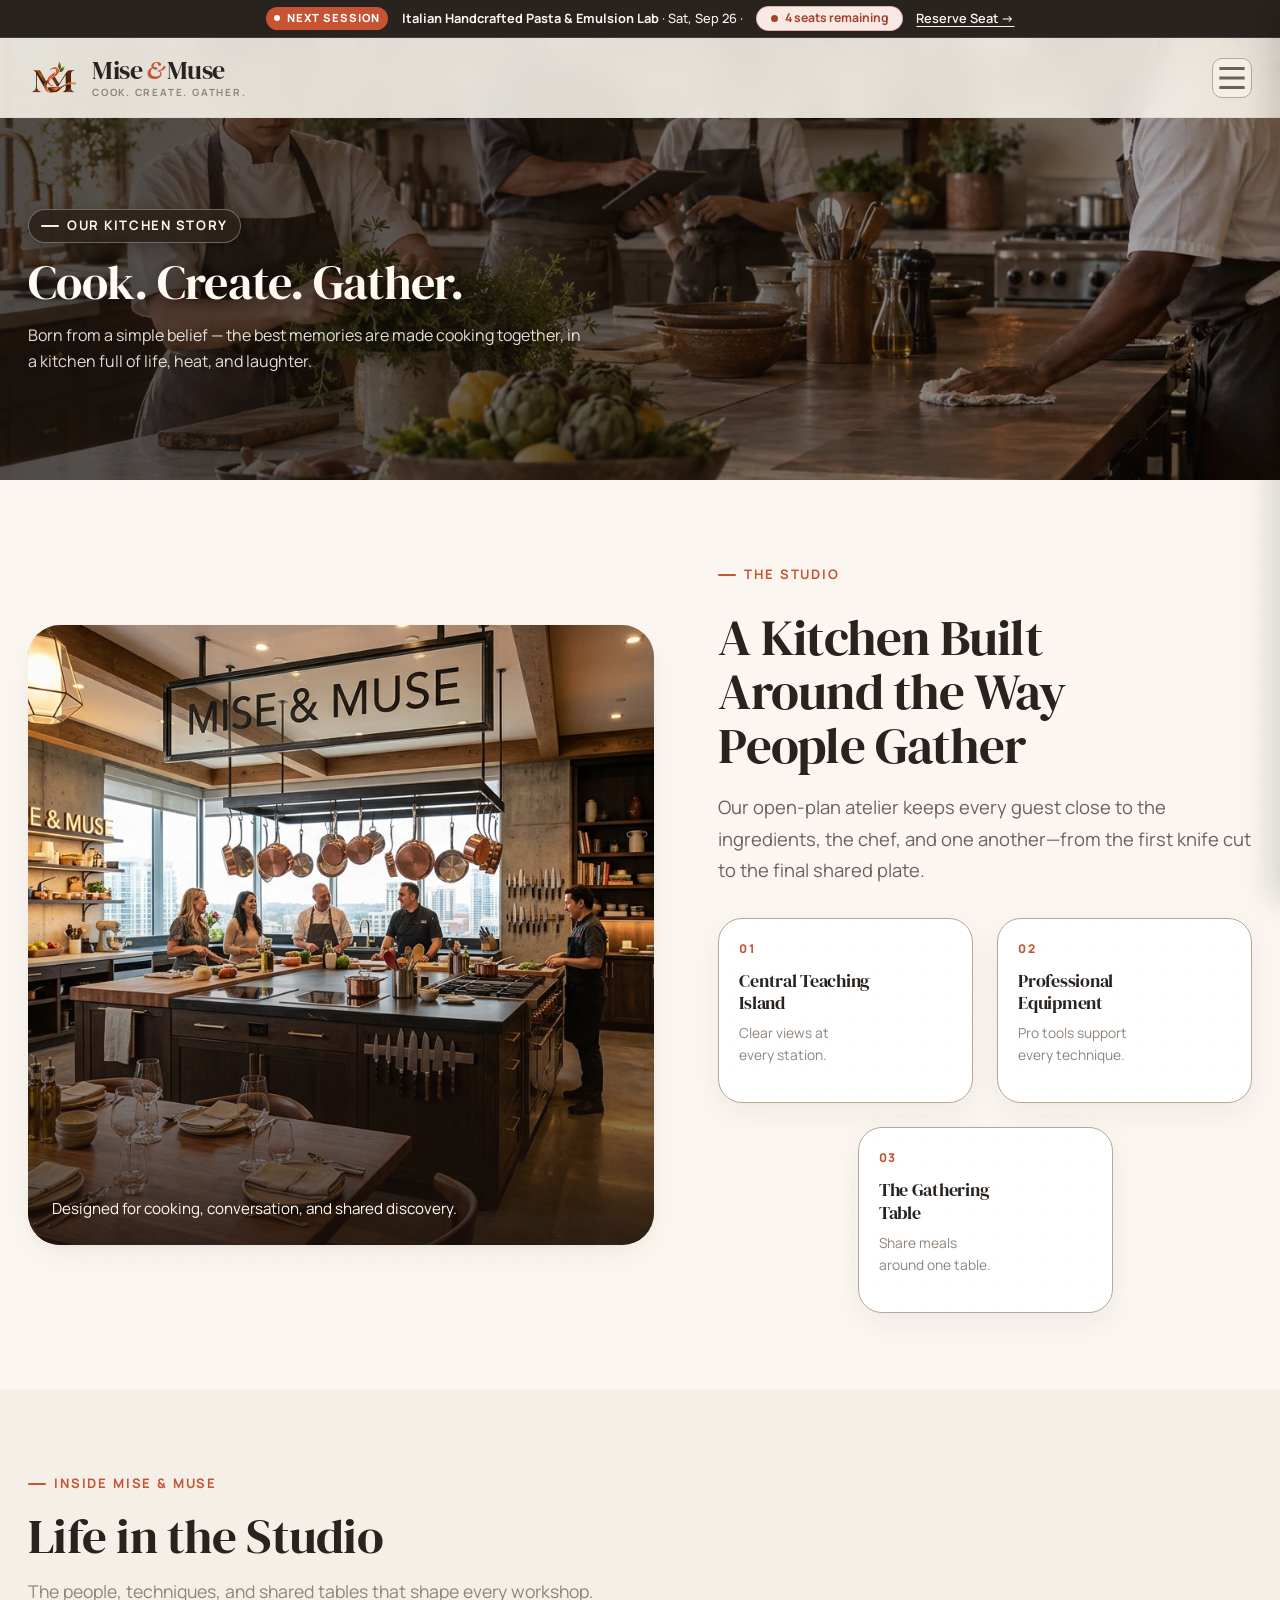
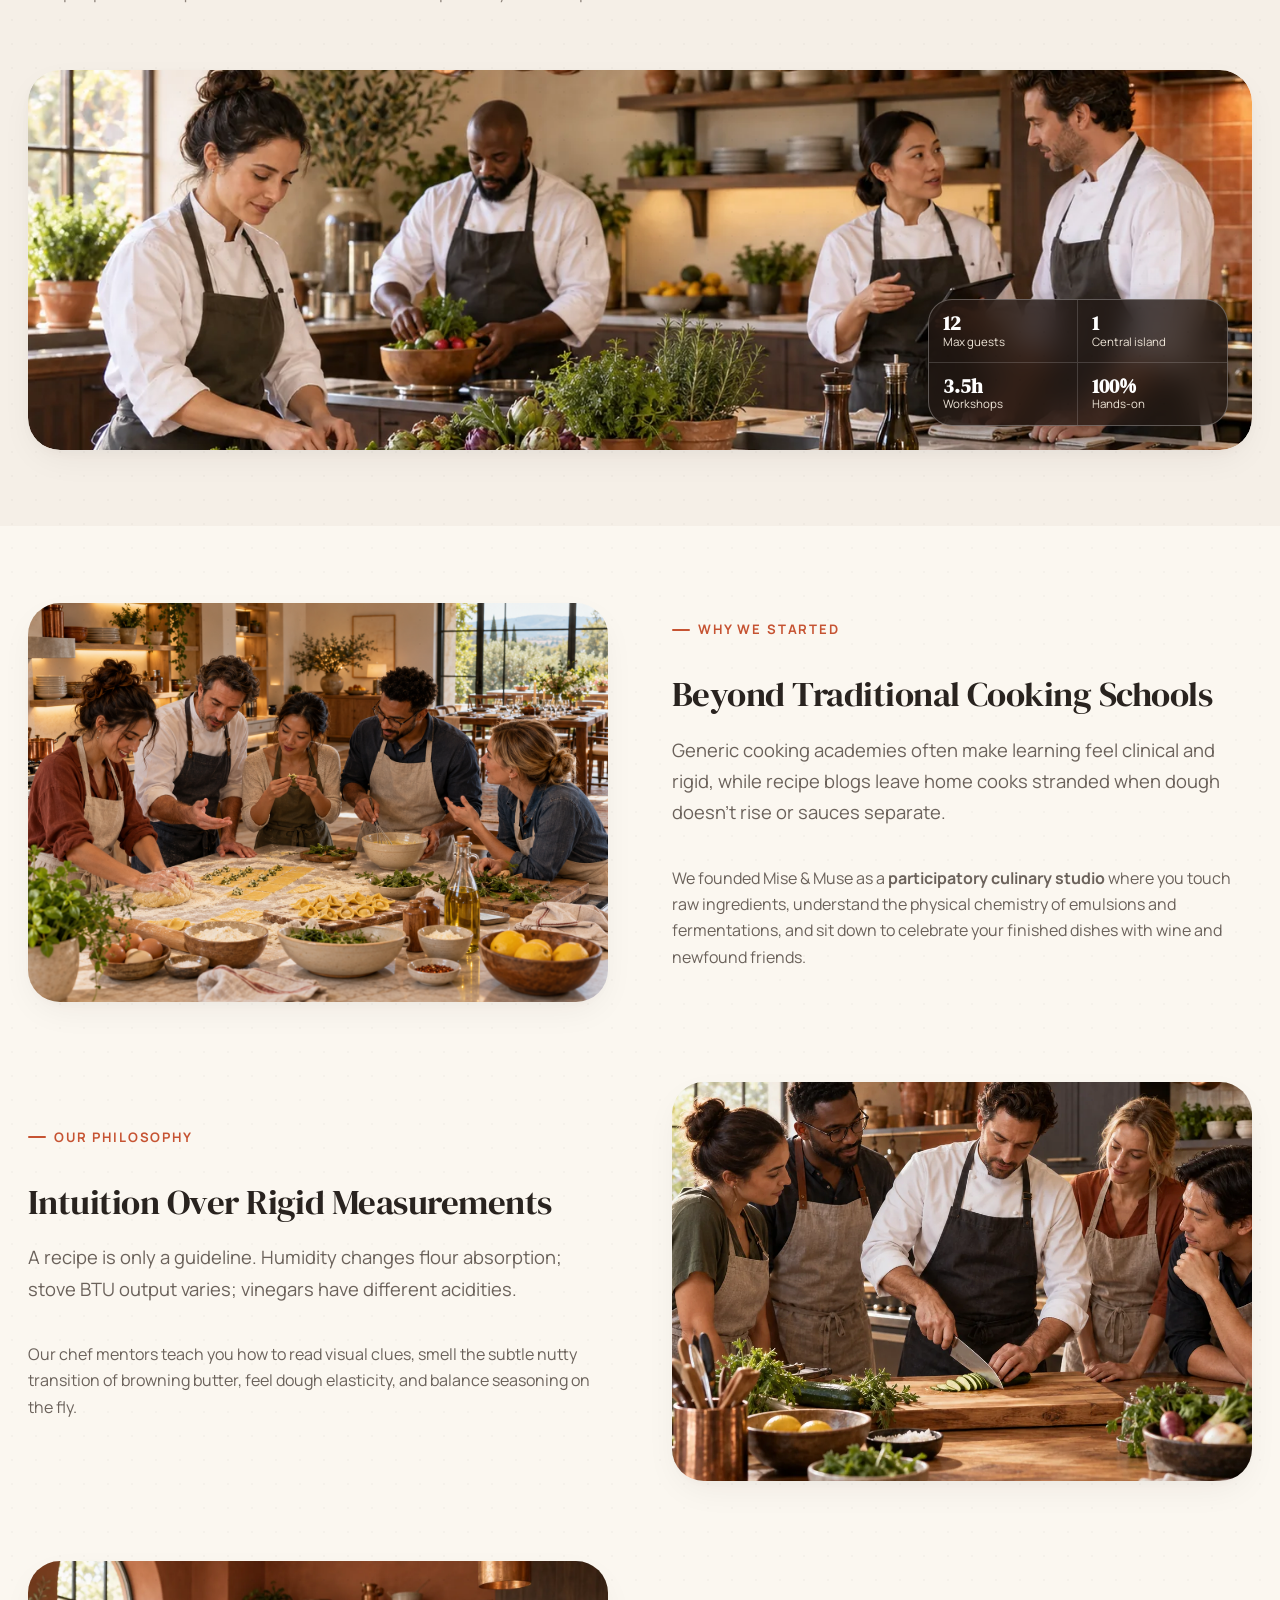
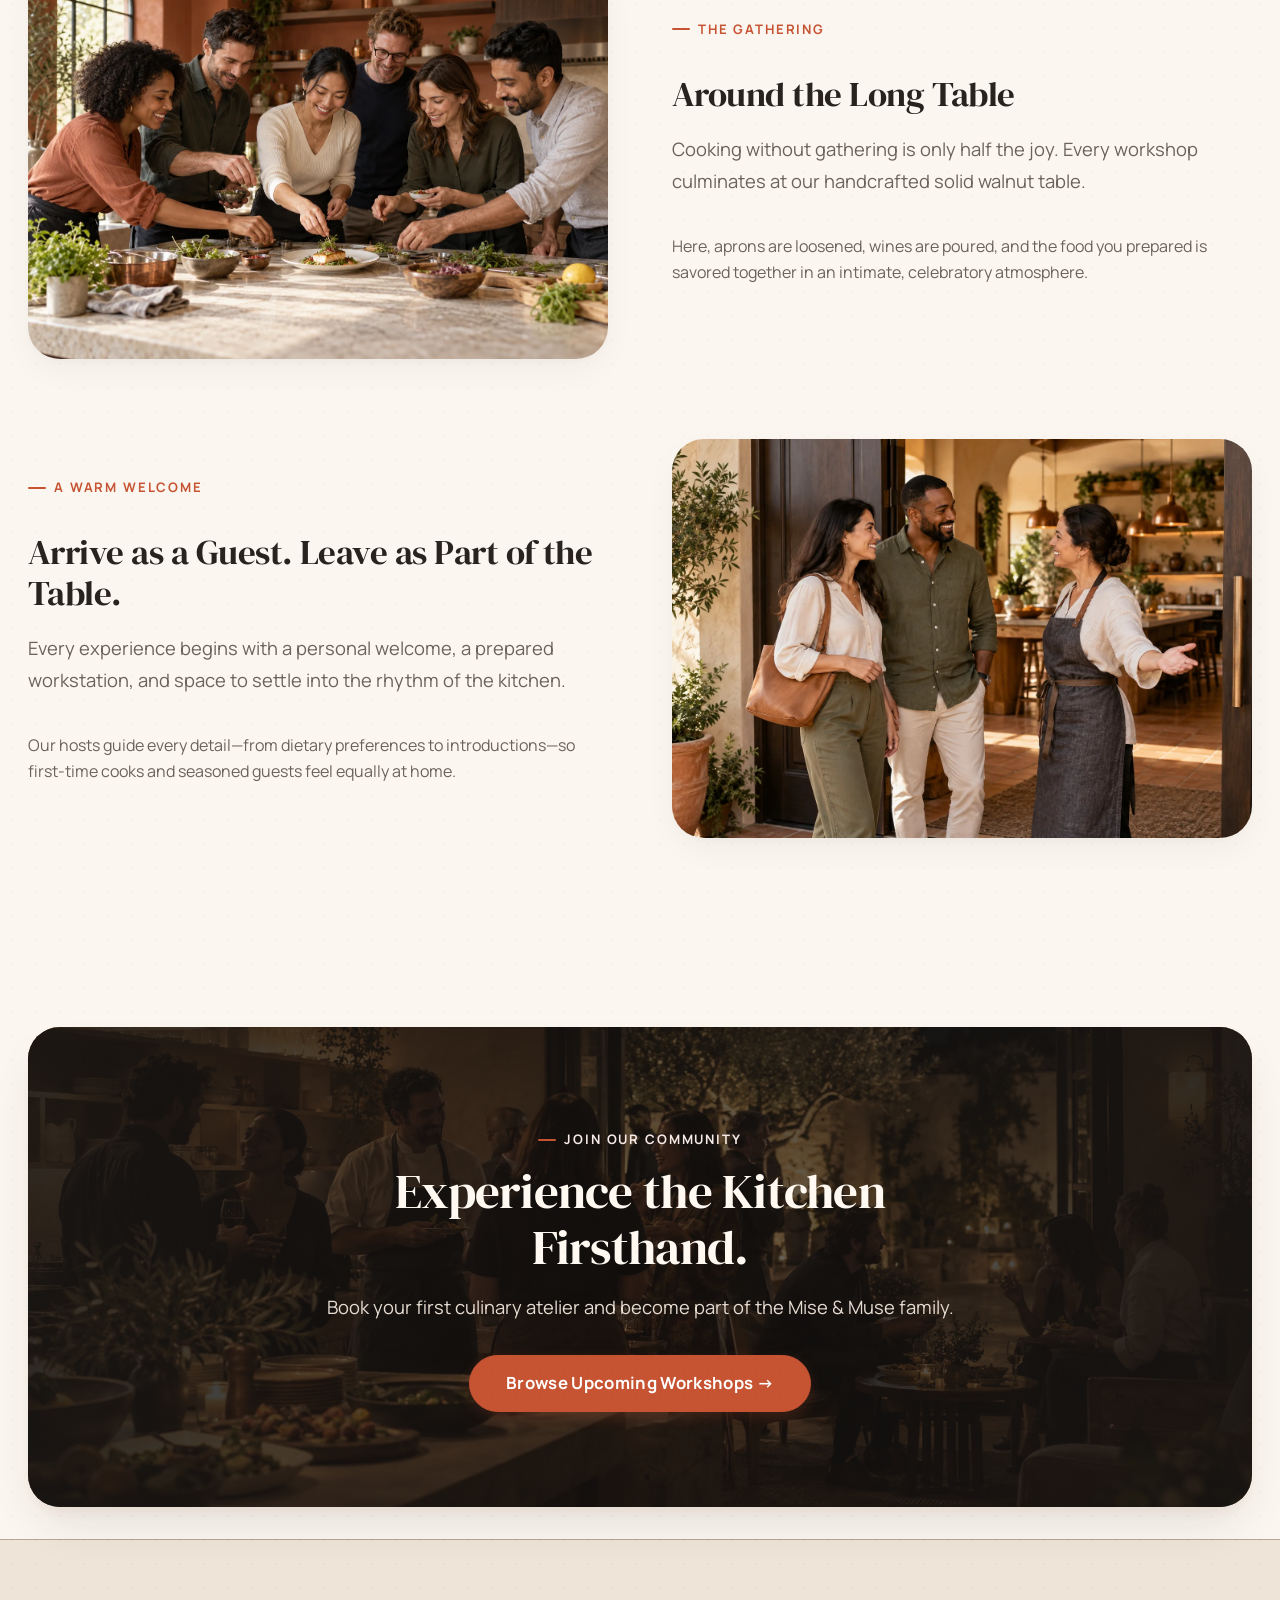
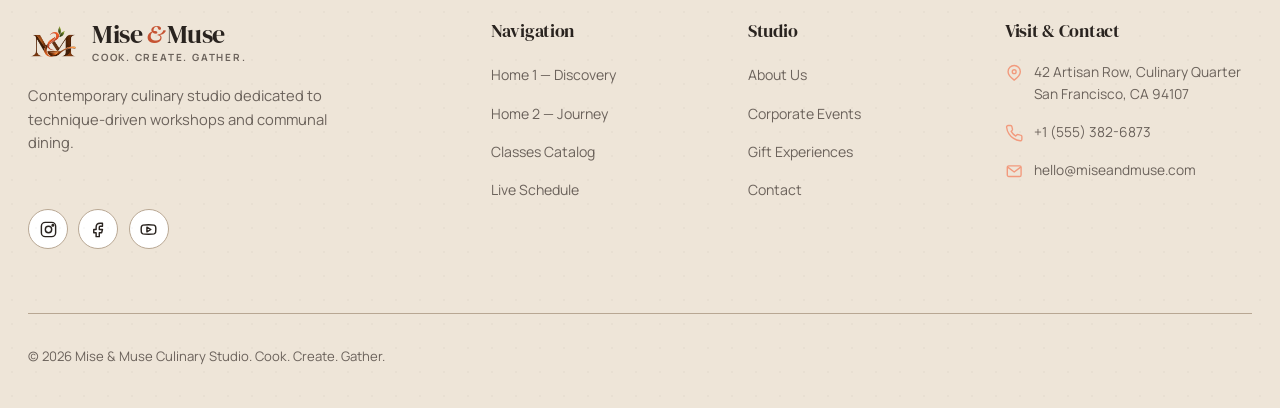
==== commit bbc132ab: "bugs fixed" ====
--- a/about.html
+++ b/about.html
@@ -166,7 +166,7 @@
         <!-- 01 & 02: WHY WE STARTED -->
         <div class="signature-experience-item">
           <div class="sig-media">
-            <img src="assets/banners/home-hero-grid.webp" alt="Students shaping handmade pasta around the central island" class="sig-img" loading="lazy">
+            <img src="assets/banners/home-hero-grid.png" alt="Students shaping handmade pasta around the central island" class="sig-img" loading="lazy">
           </div>
           <div class="sig-content">
             <span class="section-eyebrow">Why We Started</span>
--- a/css/main.css
+++ b/css/main.css
@@ -549,3 +549,66 @@
     scroll-behavior: auto !important;
   }
 }
+
+/* Shared back-to-top control, injected on public pages by main.js. */
+.back-to-top {
+  position: fixed;
+  z-index: 1050;
+  inset-inline-end: clamp(1rem, 2.5vw, 2rem);
+  bottom: clamp(1rem, 2.5vw, 2rem);
+  display: inline-flex;
+  align-items: center;
+  justify-content: center;
+  width: 48px;
+  height: 48px;
+  padding: 0;
+  color: #fff;
+  background-color: var(--primary);
+  border: 1px solid var(--primary);
+  border-radius: 50%;
+  box-shadow: 0 8px 24px rgba(35, 24, 20, 0.24);
+  cursor: pointer;
+  opacity: 0;
+  visibility: hidden;
+  pointer-events: none;
+  transform: translateY(12px);
+  transition: opacity var(--transition-fast), visibility var(--transition-fast),
+    transform var(--transition-fast), background-color var(--transition-fast),
+    border-color var(--transition-fast);
+}
+
+.back-to-top.is-visible {
+  opacity: 1;
+  visibility: visible;
+  pointer-events: auto;
+  transform: translateY(0);
+}
+
+.back-to-top:hover,
+.back-to-top:focus-visible {
+  background-color: var(--primary-hover);
+  border-color: var(--primary-hover);
+  transform: translateY(-3px);
+}
+
+.back-to-top:focus-visible {
+  outline: 3px solid var(--primary-glow);
+  outline-offset: 3px;
+}
+
+.back-to-top svg {
+  width: 23px;
+  height: 23px;
+  fill: none;
+  stroke: currentColor;
+  stroke-width: 2.25;
+  stroke-linecap: round;
+  stroke-linejoin: round;
+}
+
+@media (max-width: 480px) {
+  .back-to-top {
+    width: 44px;
+    height: 44px;
+  }
+}
--- a/css/header.css
+++ b/css/header.css
@@ -210,6 +210,13 @@
   display: flex;
   align-items: center;
   gap: 0.75rem;
+}
+
+/* Keep text actions level with the fixed-size theme and direction controls. */
+.header-actions > .btn {
+  height: 40px;
+  min-height: 40px;
+  box-sizing: border-box;
 }
 
 .student-profile-chip {
--- a/css/editorial.css
+++ b/css/editorial.css
@@ -18,6 +18,170 @@
   background-size: cover;
   background-position: center;
   background-repeat: no-repeat;
+}
+
+/* Home 2: editorial learning-path hero, distinct from Home 1. */
+.journey-hero {
+  position: relative;
+  min-height: 78vh;
+  display: flex;
+  align-items: center;
+  overflow: hidden;
+  background: #211a16 var(--banner-image) center / cover no-repeat;
+}
+
+.journey-hero::before {
+  content: '';
+  position: absolute;
+  inset: 0;
+  background: linear-gradient(90deg, rgba(24, 18, 15, 0.94), rgba(24, 18, 15, 0.7) 52%, rgba(24, 18, 15, 0.3));
+}
+
+.journey-hero .container {
+  position: relative;
+  z-index: 1;
+  width: 100%;
+}
+
+.journey-hero-layout {
+  display: grid;
+  grid-template-columns: minmax(0, 1.25fr) minmax(280px, 0.75fr);
+  align-items: end;
+  gap: clamp(3rem, 8vw, 8rem);
+  padding-block: clamp(7rem, 14vh, 10rem) clamp(4rem, 9vh, 7rem);
+}
+
+.journey-hero-copy {
+  max-width: 760px;
+}
+
+.journey-hero-copy .section-eyebrow,
+.journey-hero-copy .hero-title,
+.journey-hero-copy .hero-lead {
+  color: #fff9f1;
+}
+
+.journey-hero-copy .hero-title {
+  font-size: clamp(3.2rem, 6.5vw, 6.4rem);
+  line-height: 0.94;
+}
+
+.journey-hero-copy .hero-title em {
+  display: block;
+  color: #f2a184;
+}
+
+.journey-hero-copy .hero-lead {
+  max-width: 650px;
+  color: rgba(255, 249, 241, 0.82);
+}
+
+.journey-hero-copy .btn-outline {
+  color: #fff9f1;
+  border-color: rgba(255, 249, 241, 0.55);
+  background: rgba(255, 255, 255, 0.06);
+}
+
+.journey-path-card {
+  padding: clamp(1.5rem, 3vw, 2.25rem);
+  border: 1px solid rgba(255, 255, 255, 0.28);
+  border-radius: var(--radius-lg);
+  color: #fff9f1;
+  background: rgba(35, 27, 22, 0.72);
+  box-shadow: 0 24px 60px rgba(0, 0, 0, 0.3);
+  backdrop-filter: blur(14px);
+  -webkit-backdrop-filter: blur(14px);
+}
+
+.journey-path-kicker {
+  display: block;
+  margin-bottom: 1.4rem;
+  color: #f2a184;
+  font-size: 0.75rem;
+  font-weight: 800;
+  letter-spacing: 0.14em;
+  text-transform: uppercase;
+}
+
+.journey-path-list {
+  display: grid;
+  margin: 0;
+  padding: 0;
+  list-style: none;
+}
+
+.journey-path-list li {
+  display: grid;
+  grid-template-columns: 42px 1fr;
+  gap: 0.85rem;
+  align-items: center;
+  padding: 1rem 0;
+  border-top: 1px solid rgba(255, 255, 255, 0.15);
+}
+
+.journey-path-list li > span {
+  color: #f2a184;
+  font-family: var(--font-serif);
+  font-size: 1.15rem;
+}
+
+.journey-path-list strong,
+.journey-path-list small {
+  display: block;
+}
+
+.journey-path-list strong {
+  margin-bottom: 0.2rem;
+  font-family: var(--font-serif);
+  font-size: 1.1rem;
+}
+
+.journey-path-list small {
+  color: rgba(255, 249, 241, 0.68);
+}
+
+.journey-path-link {
+  display: flex;
+  justify-content: space-between;
+  margin-top: 1rem;
+  color: #fff9f1;
+  font-size: 0.86rem;
+  font-weight: 700;
+  text-decoration: none;
+}
+
+.journey-path-link:hover {
+  color: #f2a184;
+}
+
+@media (max-width: 900px) {
+  .journey-hero-layout {
+    grid-template-columns: 1fr;
+    align-items: center;
+    gap: 2rem;
+  }
+
+  .journey-path-card {
+    max-width: 620px;
+  }
+}
+
+@media (max-width: 600px) {
+  .journey-hero {
+    min-height: auto;
+  }
+
+  .journey-hero-layout {
+    padding-block: 5rem 3rem;
+  }
+
+  .journey-hero-copy .hero-title {
+    font-size: clamp(2.65rem, 13vw, 4rem);
+  }
+
+  .journey-hero-copy .hero-cta-group .btn {
+    width: 100%;
+  }
 }
 
 /* =================================================================
@@ -662,28 +826,64 @@
   gap: 0.5rem;
 }
 
-/* Horizontal Class Rail */
+/* Weekly class grid */
 .class-rail-wrap {
-  overflow-x: auto;
-  padding-bottom: 1.5rem;
-  margin-left: -1rem;
-  margin-right: -1rem;
-  padding-left: 1rem;
-  padding-right: 1rem;
-  scroll-snap-type: x mandatory;
-  -webkit-overflow-scrolling: touch;
+  overflow: visible;
 }
 
 .class-rail-track {
-  display: flex;
+  display: grid;
+  grid-template-columns: repeat(4, minmax(0, 1fr));
   gap: 1.75rem;
-  width: max-content;
+  width: 100%;
 }
 
 .rail-card {
-  width: 360px;
-  scroll-snap-align: start;
-  flex-shrink: 0;
+  min-width: 0;
+  transition: transform var(--transition-fast), box-shadow var(--transition-fast);
+}
+
+.class-rail-track > .rail-card.is-grid-hidden {
+  display: none;
+}
+
+.class-grid-header-actions {
+  display: flex;
+  align-items: center;
+  gap: 1rem;
+}
+
+.class-grid-nav {
+  display: flex;
+  gap: 0.5rem;
+}
+
+.class-grid-nav-btn {
+  flex: 0 0 40px;
+  width: 40px;
+  height: 40px;
+  display: inline-flex;
+  align-items: center;
+  justify-content: center;
+  border: 1px solid var(--border-color);
+  border-radius: 50%;
+  background: var(--bg-surface);
+  color: var(--text-main);
+  font-size: 1.15rem;
+  cursor: pointer;
+  transition: all var(--transition-fast);
+}
+
+.class-grid-nav-btn:hover:not(:disabled) {
+  color: #fff;
+  border-color: var(--primary);
+  background: var(--primary);
+  transform: translateY(-2px);
+}
+
+.class-grid-nav-btn:disabled {
+  opacity: 0.4;
+  cursor: not-allowed;
 }
 
 /* Culinary Mood Tiles (Asymmetric Visual Grid) */
@@ -1189,6 +1389,9 @@
 
 .proof-body {
   padding: 1.5rem;
+  display: flex;
+  flex-direction: column;
+  flex: 1;
 }
 
 /* Every quote shares one four-line area so author rows align across the grid. */
@@ -1200,6 +1403,9 @@
   margin-bottom: 1rem;
   line-height: 1.35;
   min-height: calc(1.35em * 4);
+  height: calc(1.35em * 4);
+  overflow-wrap: anywhere;
+  text-wrap: pretty;
 }
 
 .proof-author {
@@ -1208,6 +1414,13 @@
   justify-content: space-between;
   font-size: 0.82rem;
   color: var(--body-muted);
+  margin-top: auto;
+}
+
+@media (max-width: 767px) {
+  .proof-quote {
+    height: auto;
+  }
 }
 
 .proof-author strong {
@@ -1309,7 +1522,20 @@
 
 .curriculum-level-body {
   flex: 1;
+  display: flex;
+  flex-direction: column;
+  align-items: center;
   padding: clamp(1.4rem, 2.4vw, 2rem);
+  text-align: center;
+}
+
+.curriculum-level-body .difficulty-pill {
+  align-self: center;
+}
+
+.curriculum-level-body h3 {
+  width: 100%;
+  text-align: center;
 }
 
 .curriculum-level-desc {
@@ -1331,9 +1557,12 @@
 .curriculum-level-list {
   display: flex;
   flex-direction: column;
+  align-items: center;
   gap: 0.5rem;
+  width: 100%;
   font-size: 0.85rem;
   color: var(--body-muted);
+  text-align: center;
 }
 
 @media (min-width: 768px) and (max-width: 1100px) {
@@ -1577,6 +1806,296 @@
   .studio-detail-grid {
     grid-template-columns: 1fr;
   }
-
-}
-
+}
+
+/* ==========================================================================
+   Home 2 Image Grids: Studio Stat Photo Grid & Journey Moments Gallery
+   ========================================================================== */
+
+/* 1. Stat Photo Grid */
+.stat-photo-grid {
+  display: grid;
+  grid-template-columns: repeat(4, 1fr);
+  gap: 1.5rem;
+  margin-top: 2rem;
+}
+
+.stat-photo-card {
+  position: relative;
+  border-radius: var(--radius-xl);
+  overflow: hidden;
+  height: 380px;
+  background: var(--surface-elevated);
+  border: 1px solid var(--border-color);
+  box-shadow: 0 10px 30px rgba(0, 0, 0, 0.08);
+  transition: transform var(--transition-base), box-shadow var(--transition-base), border-color var(--transition-base);
+  display: flex;
+  flex-direction: column;
+  justify-content: flex-end;
+  padding: 1.75rem;
+}
+
+.stat-photo-card:hover {
+  transform: translateY(-6px);
+  box-shadow: 0 20px 40px rgba(0, 0, 0, 0.22), 0 0 0 1px var(--primary);
+  border-color: var(--primary);
+}
+
+.stat-photo-media {
+  position: absolute;
+  inset: 0;
+  z-index: 1;
+  overflow: hidden;
+}
+
+.stat-photo-media img {
+  width: 100%;
+  height: 100%;
+  object-fit: cover;
+  transition: transform var(--transition-slow);
+}
+
+.stat-photo-card:hover .stat-photo-media img {
+  transform: scale(1.08);
+}
+
+.stat-photo-overlay {
+  position: absolute;
+  inset: 0;
+  background: linear-gradient(180deg, rgba(20, 16, 13, 0.2) 0%, rgba(20, 16, 13, 0.52) 42%, rgba(18, 14, 11, 0.94) 100%);
+  transition: background var(--transition-base);
+}
+
+.stat-photo-card:hover .stat-photo-overlay {
+  background: linear-gradient(180deg, rgba(20, 16, 13, 0.1) 0%, rgba(20, 16, 13, 0.44) 38%, rgba(16, 12, 10, 0.96) 100%);
+}
+
+.stat-photo-content {
+  position: relative;
+  z-index: 2;
+  color: #FFFFFF;
+  display: flex;
+  flex-direction: column;
+  gap: 0.35rem;
+}
+
+.stat-photo-content .stat-tag {
+  align-self: flex-start;
+  padding: 0.3rem 0.75rem;
+  background: rgba(255, 255, 255, 0.16);
+  backdrop-filter: blur(8px);
+  -webkit-backdrop-filter: blur(8px);
+  border: 1px solid rgba(255, 255, 255, 0.28);
+  border-radius: var(--radius-pill);
+  font-size: 0.72rem;
+  font-weight: 700;
+  letter-spacing: 0.08em;
+  text-transform: uppercase;
+  color: #FFF9F1;
+  margin-bottom: 0.5rem;
+}
+
+.stat-photo-content .stat-value {
+  font-family: var(--font-serif);
+  font-size: clamp(2.4rem, 3.2vw, 3.2rem);
+  font-weight: 700;
+  line-height: 1;
+  letter-spacing: -0.02em;
+  color: #FFFFFF;
+  text-shadow: 0 2px 12px rgba(0, 0, 0, 0.45);
+}
+
+.stat-photo-content .stat-label {
+  font-size: 1.1rem;
+  font-weight: 600;
+  line-height: 1.25;
+  color: #FFF5EA;
+  margin: 0;
+}
+
+.stat-photo-content .stat-subtext {
+  font-size: 0.8rem;
+  color: rgba(255, 255, 255, 0.78);
+  line-height: 1.3;
+}
+
+/* 2. Journey Gallery Grid */
+.journey-gallery-grid {
+  display: grid;
+  grid-template-columns: repeat(12, 1fr);
+  grid-auto-rows: 240px;
+  gap: 1.5rem;
+  margin-top: 2rem;
+}
+
+.journey-gallery-item {
+  position: relative;
+  border-radius: var(--radius-xl);
+  overflow: hidden;
+  border: 1px solid var(--border-color);
+  background: var(--surface-elevated);
+  box-shadow: 0 8px 24px rgba(0, 0, 0, 0.06);
+  cursor: pointer;
+  transition: transform var(--transition-base), box-shadow var(--transition-base), border-color var(--transition-base);
+}
+
+.journey-gallery-item:hover {
+  transform: translateY(-5px);
+  box-shadow: 0 20px 40px rgba(0, 0, 0, 0.22);
+  border-color: var(--primary);
+}
+
+.journey-gallery-img {
+  width: 100%;
+  height: 100%;
+  object-fit: cover;
+  transition: transform var(--transition-slow);
+}
+
+.journey-gallery-item:hover .journey-gallery-img {
+  transform: scale(1.07);
+}
+
+.journey-gallery-gradient {
+  position: absolute;
+  inset: 0;
+  background: linear-gradient(180deg, transparent 40%, rgba(18, 14, 11, 0.88) 100%);
+  pointer-events: none;
+  transition: background var(--transition-base);
+}
+
+.journey-gallery-item:hover .journey-gallery-gradient {
+  background: linear-gradient(180deg, transparent 30%, rgba(18, 14, 11, 0.94) 100%);
+}
+
+.journey-gallery-caption {
+  position: absolute;
+  bottom: 1.25rem;
+  left: 1.25rem;
+  right: 1.25rem;
+  display: flex;
+  justify-content: space-between;
+  align-items: flex-end;
+  gap: 0.75rem;
+  z-index: 2;
+  pointer-events: none;
+}
+
+.journey-gallery-badge {
+  background: rgba(24, 20, 18, 0.82);
+  backdrop-filter: blur(10px);
+  -webkit-backdrop-filter: blur(10px);
+  border: 1px solid rgba(255, 255, 255, 0.22);
+  color: #FFFFFF;
+  padding: 0.45rem 0.95rem;
+  border-radius: var(--radius-pill);
+  font-size: 0.84rem;
+  font-weight: 600;
+  box-shadow: 0 4px 14px rgba(0, 0, 0, 0.3);
+  transition: transform var(--transition-fast), background var(--transition-fast);
+}
+
+.journey-gallery-item:hover .journey-gallery-badge {
+  background: var(--primary);
+  color: #FFFFFF;
+  border-color: transparent;
+  transform: translateY(-2px);
+}
+
+.journey-gallery-station {
+  font-size: 0.75rem;
+  font-weight: 500;
+  color: rgba(255, 255, 255, 0.88);
+  background: rgba(0, 0, 0, 0.45);
+  backdrop-filter: blur(8px);
+  -webkit-backdrop-filter: blur(8px);
+  padding: 0.38rem 0.8rem;
+  border-radius: var(--radius-pill);
+  white-space: nowrap;
+  border: 1px solid rgba(255, 255, 255, 0.15);
+}
+
+/* Mosaic Item Spanning */
+.j-item-1 {
+  grid-column: span 7;
+  grid-row: span 2;
+}
+
+.j-item-2 {
+  grid-column: span 5;
+  grid-row: span 1;
+}
+
+.j-item-3 {
+  grid-column: span 5;
+  grid-row: span 1;
+}
+
+.j-item-4 {
+  grid-column: span 5;
+  grid-row: span 1;
+}
+
+.j-item-5 {
+  grid-column: span 7;
+  grid-row: span 1;
+}
+
+/* Responsive Grids */
+@media (max-width: 1024px) {
+  .stat-photo-grid {
+    grid-template-columns: repeat(2, 1fr);
+    gap: 1.25rem;
+  }
+  .stat-photo-card {
+    height: 320px;
+    padding: 1.5rem;
+  }
+  .journey-gallery-grid {
+    grid-template-columns: repeat(2, 1fr);
+    grid-auto-rows: 220px;
+    gap: 1.25rem;
+  }
+  .j-item-1, .j-item-2, .j-item-3, .j-item-4, .j-item-5 {
+    grid-column: span 1;
+    grid-row: span 1;
+  }
+  .j-item-1, .j-item-5 {
+    grid-column: span 2;
+  }
+}
+
+@media (max-width: 600px) {
+  .stat-photo-grid {
+    grid-template-columns: 1fr;
+    gap: 1rem;
+  }
+  .stat-photo-card {
+    height: 280px;
+    padding: 1.25rem;
+  }
+  .journey-gallery-grid {
+    grid-template-columns: 1fr;
+    grid-auto-rows: 230px;
+    gap: 1rem;
+  }
+  .j-item-1, .j-item-2, .j-item-3, .j-item-4, .j-item-5 {
+    grid-column: 1;
+    grid-row: auto;
+  }
+  .journey-gallery-caption {
+    left: 0.85rem;
+    right: 0.85rem;
+    bottom: 0.85rem;
+    flex-wrap: wrap;
+    gap: 0.4rem;
+  }
+  .journey-gallery-badge {
+    font-size: 0.78rem;
+    padding: 0.35rem 0.75rem;
+  }
+  .journey-gallery-station {
+    font-size: 0.7rem;
+    padding: 0.3rem 0.6rem;
+  }
+}
--- a/css/footer.css
+++ b/css/footer.css
@@ -130,7 +130,8 @@
   background: var(--primary);
   border-color: var(--primary);
   transform: translateY(-2px);
-  outline: none;
+  outline: 2px solid transparent;
+  box-shadow: 0 0 0 3px var(--primary-glow);
 }
 
 .footer-socials svg {
--- a/css/dark-theme.css
+++ b/css/dark-theme.css
@@ -818,6 +818,13 @@
   border-color: var(--border-color);
 }
 
+[data-theme="dark"] .size-display-badge {
+  background-color: #F6C7B8;
+  color: #43170E;
+  border-color: #E77A58;
+  box-shadow: 0 6px 18px rgba(223, 121, 88, 0.28);
+}
+
 [data-theme="dark"] .gift-card-preview-wrap {
   background: linear-gradient(135deg, #1C1714 0%, #2E2520 100%);
   border: 1px solid rgba(255, 255, 255, 0.15);
@@ -920,6 +927,14 @@
   border-color: rgba(255, 255, 255, 0.3);
 }
 
+[data-theme="dark"] .footer-socials a:hover,
+[data-theme="dark"] .footer-socials a:focus-visible {
+  color: #241714;
+  background: #FFA588;
+  border-color: #FFA588;
+  box-shadow: 0 0 0 3px rgba(255, 165, 136, 0.24);
+}
+
 [data-theme="dark"] .footer-nav-title {
   color: #FFF9F1;
 }
@@ -944,3 +959,24 @@
 [data-theme="dark"] .texture-grain::after {
   background-image: radial-gradient(rgba(255,255,255,0.035) 1px, transparent 0);
 }
+
+/* Home 2 Image Grids in Dark Mode */
+[data-theme="dark"] .stat-photo-card {
+  border-color: rgba(255, 255, 255, 0.12);
+  box-shadow: 0 12px 36px rgba(0, 0, 0, 0.6);
+}
+
+[data-theme="dark"] .stat-photo-card:hover {
+  border-color: var(--primary);
+  box-shadow: 0 20px 48px rgba(0, 0, 0, 0.75), 0 0 0 1px var(--primary);
+}
+
+[data-theme="dark"] .journey-gallery-item {
+  border-color: rgba(255, 255, 255, 0.12);
+  box-shadow: 0 12px 30px rgba(0, 0, 0, 0.55);
+}
+
+[data-theme="dark"] .journey-gallery-item:hover {
+  border-color: var(--primary);
+  box-shadow: 0 20px 48px rgba(0, 0, 0, 0.75);
+}
--- a/css/responsive.css
+++ b/css/responsive.css
@@ -16,6 +16,10 @@
 
 /* Medium Tablets & Laptops (max-width: 1024px) */
 @media (max-width: 1024px) {
+  .class-rail-track {
+    grid-template-columns: repeat(2, minmax(0, 1fr));
+  }
+
   .main-nav {
     display: none;
   }
@@ -101,6 +105,22 @@
   .auth-media-pane {
     min-height: 360px;
   }
+}
+
+@media (max-width: 600px) {
+  .class-rail-track {
+    grid-template-columns: minmax(0, 1fr);
+  }
+
+  .class-grid-header-actions {
+    width: 100%;
+    flex-wrap: wrap;
+  }
+
+  .class-grid-nav {
+    margin-inline-start: auto;
+  }
+
 }
 
 /* Mobile & Small Screens (max-width: 767px) */
@@ -357,14 +377,13 @@
 
 /* Featured class titles share an exact two-line area for consistent alignment. */
 .class-card .class-card-title {
-  display: -webkit-box;
+  display: block;
   min-height: calc(1.25em * 2);
-  max-height: calc(1.25em * 2);
+  max-height: none;
   line-height: 1.25;
-  overflow: hidden;
-  text-overflow: ellipsis;
-  -webkit-box-orient: vertical;
-  -webkit-line-clamp: 2;
+  overflow: visible;
+  text-overflow: clip;
+  -webkit-line-clamp: unset;
 }
 
 :where(.class-card p, .gift-card-desc, .chef-spotlight-card p, .student-proof-card p,
@@ -374,16 +393,32 @@
   -webkit-line-clamp: unset;
 }
 
+/* Keep testimonial copy in one shared four-line row across each grid. */
+.student-proof-card .proof-quote {
+  min-height: calc(1.35em * 4);
+  height: calc(1.35em * 4);
+  max-height: calc(1.35em * 4);
+  overflow: hidden;
+  overflow-wrap: anywhere;
+}
+
+@media (min-width: 1101px) {
+  .student-proof-card .proof-quote {
+    min-height: calc(1.35em * 3);
+    height: calc(1.35em * 3);
+    max-height: calc(1.35em * 3);
+  }
+}
+
 /* Featured class rail: reserve the same three-line copy area on every card. */
 .class-card .class-skill-summary {
-  display: -webkit-box;
+  display: block;
   min-height: calc(1.55em * 3);
-  max-height: calc(1.55em * 3);
+  max-height: none;
   line-height: 1.55;
-  overflow: hidden;
-  text-overflow: ellipsis;
-  -webkit-box-orient: vertical;
-  -webkit-line-clamp: 3;
+  overflow: visible;
+  text-overflow: clip;
+  -webkit-line-clamp: unset;
 }
 
 /* Desktop/laptop: readable 3-column content cards. */
@@ -738,12 +773,25 @@
   }
 
   #toast-container {
-    inset-inline: 16px;
-    right: auto;
-    bottom: 16px;
-  }
-
-  .toast { max-width: none; }
+    left: 16px;
+    right: 16px;
+    bottom: max(16px, env(safe-area-inset-bottom));
+    width: auto;
+    max-width: calc(100vw - 32px);
+    align-items: stretch;
+  }
+
+  .toast {
+    width: 100%;
+    max-width: 100%;
+    min-width: 0;
+    padding: 0.9rem 1rem;
+    overflow-wrap: anywhere;
+  }
+
+  .toast > span {
+    min-width: 0;
+  }
 }
 
 @media (max-width: 380px) {
@@ -767,3 +815,168 @@
   background-position: left 1rem center;
 }
 
+/* Schedule: compact, ordered mobile cards with no inherited desktop grid tracks. */
+@media (max-width: 767px) {
+  .schedule-workspace .container,
+  .schedule-controls,
+  .sessions-list-wrap {
+    min-width: 0;
+    max-width: 100%;
+  }
+
+  .schedule-controls {
+    align-items: stretch;
+    gap: 1.25rem;
+    margin-bottom: 1.75rem;
+  }
+
+  .view-toggle-wrap {
+    display: grid;
+    grid-template-columns: repeat(2, minmax(0, 1fr));
+    width: 100%;
+    border-radius: var(--radius-lg);
+  }
+
+  .view-toggle-btn {
+    min-width: 0;
+    min-height: 48px;
+    padding: 0.65rem 0.5rem;
+    justify-content: center;
+    text-align: center;
+    white-space: normal;
+    line-height: 1.2;
+  }
+
+  .schedule-status-legend {
+    display: grid;
+    grid-template-columns: 1fr;
+    justify-items: center;
+    width: 100%;
+    gap: 0.65rem;
+  }
+
+  .schedule-status-legend .status-key,
+  .schedule-status-legend .status-key + .status-key {
+    padding: 0;
+    border: 0;
+  }
+
+  .sessions-list-wrap {
+    gap: 1.25rem;
+  }
+
+  .session-strip-card {
+    display: grid;
+    grid-template-columns: 84px minmax(0, 1fr) !important;
+    grid-template-rows: auto !important;
+    gap: 1rem !important;
+    width: 100%;
+    min-width: 0;
+    max-width: 100%;
+    min-height: 0;
+    padding: 1rem !important;
+    overflow: hidden;
+    text-align: start !important;
+  }
+
+  .session-strip-card:hover {
+    transform: translateY(-2px);
+  }
+
+  .session-strip-card > .session-date-box {
+    grid-column: 1 !important;
+    grid-row: 1 !important;
+    align-self: stretch !important;
+    width: 84px !important;
+    max-width: 84px !important;
+    min-width: 0;
+    padding: 0.75rem 0.45rem !important;
+    flex-direction: column !important;
+    gap: 0.2rem !important;
+  }
+
+  .session-date-time {
+    white-space: normal !important;
+    line-height: 1.35;
+  }
+
+  .session-strip-card > .session-info-main {
+    grid-column: 2 !important;
+    grid-row: 1 !important;
+    min-width: 0 !important;
+    max-width: 100%;
+    align-self: center;
+    text-align: start !important;
+  }
+
+  .session-strip-card .session-title {
+    margin: 0;
+    font-size: 1.15rem !important;
+    line-height: 1.25 !important;
+    text-align: start !important;
+    overflow-wrap: anywhere;
+  }
+
+  .session-strip-card .session-chef-meta {
+    text-align: start !important;
+    overflow-wrap: anywhere;
+  }
+
+  .session-strip-card > div:nth-child(3) {
+    grid-column: 1 / -1 !important;
+    grid-row: 2 !important;
+    display: flex !important;
+    justify-content: flex-start !important;
+    min-width: 0;
+  }
+
+  .session-strip-card .difficulty-pill {
+    width: fit-content;
+    max-width: 100%;
+    margin: 0 !important;
+    white-space: nowrap !important;
+  }
+
+  .session-strip-card > .capacity-indicator {
+    grid-column: 1 / -1 !important;
+    grid-row: 3 !important;
+    width: 100%;
+    min-width: 0 !important;
+    max-width: 100%;
+  }
+
+  .session-strip-card .capacity-stats {
+    flex-wrap: wrap;
+    gap: 0.5rem;
+  }
+
+  .session-strip-card .capacity-stats .seat-pill {
+    width: auto;
+    min-width: 0;
+    max-width: 100%;
+  }
+
+  .session-strip-card > div:last-child {
+    grid-column: 1 / -1 !important;
+    grid-row: 4 !important;
+    display: flex !important;
+    flex-direction: row !important;
+    align-items: center !important;
+    justify-content: space-between !important;
+    gap: 1rem;
+    width: 100%;
+    min-width: 0;
+    padding: 0 !important;
+    text-align: start !important;
+  }
+
+  .session-strip-card > div:last-child > div {
+    margin: 0 !important;
+  }
+
+  .session-strip-card > div:last-child .btn {
+    width: auto;
+    max-width: 70%;
+    white-space: nowrap;
+  }
+}
